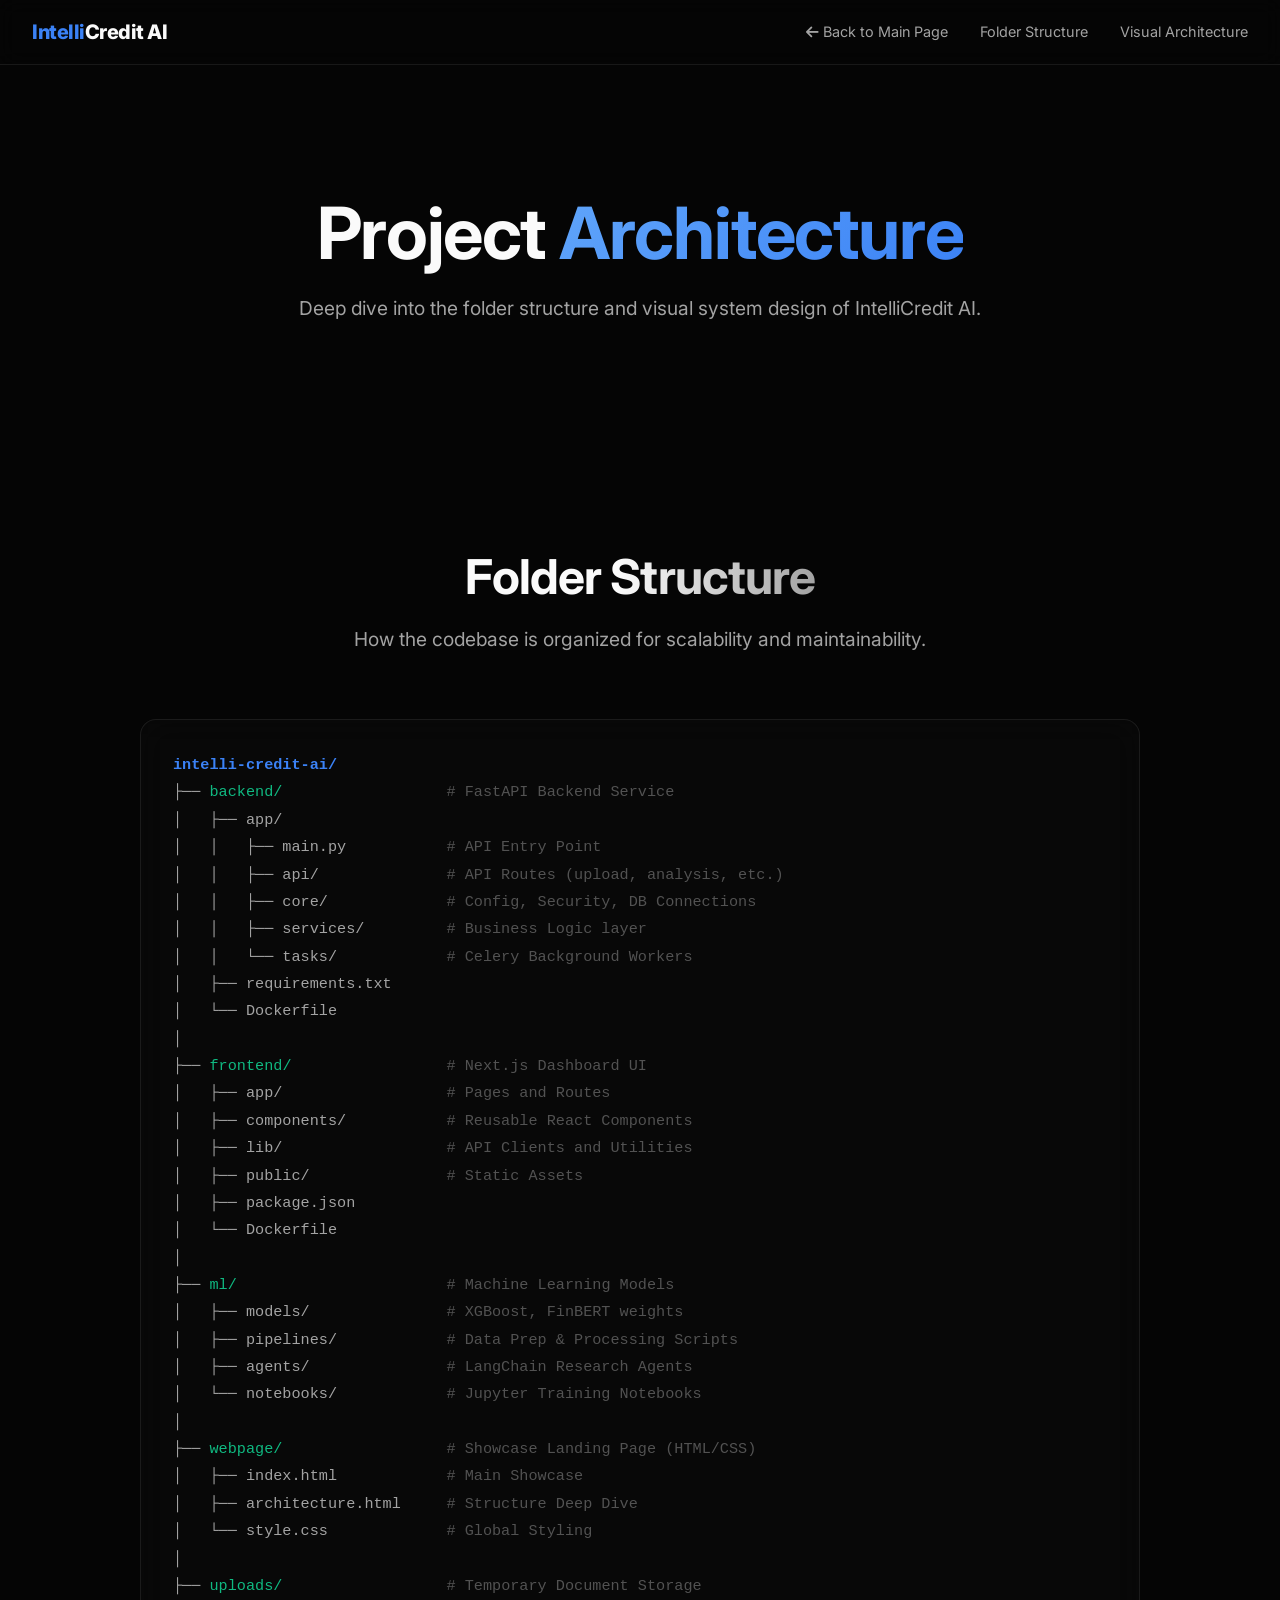
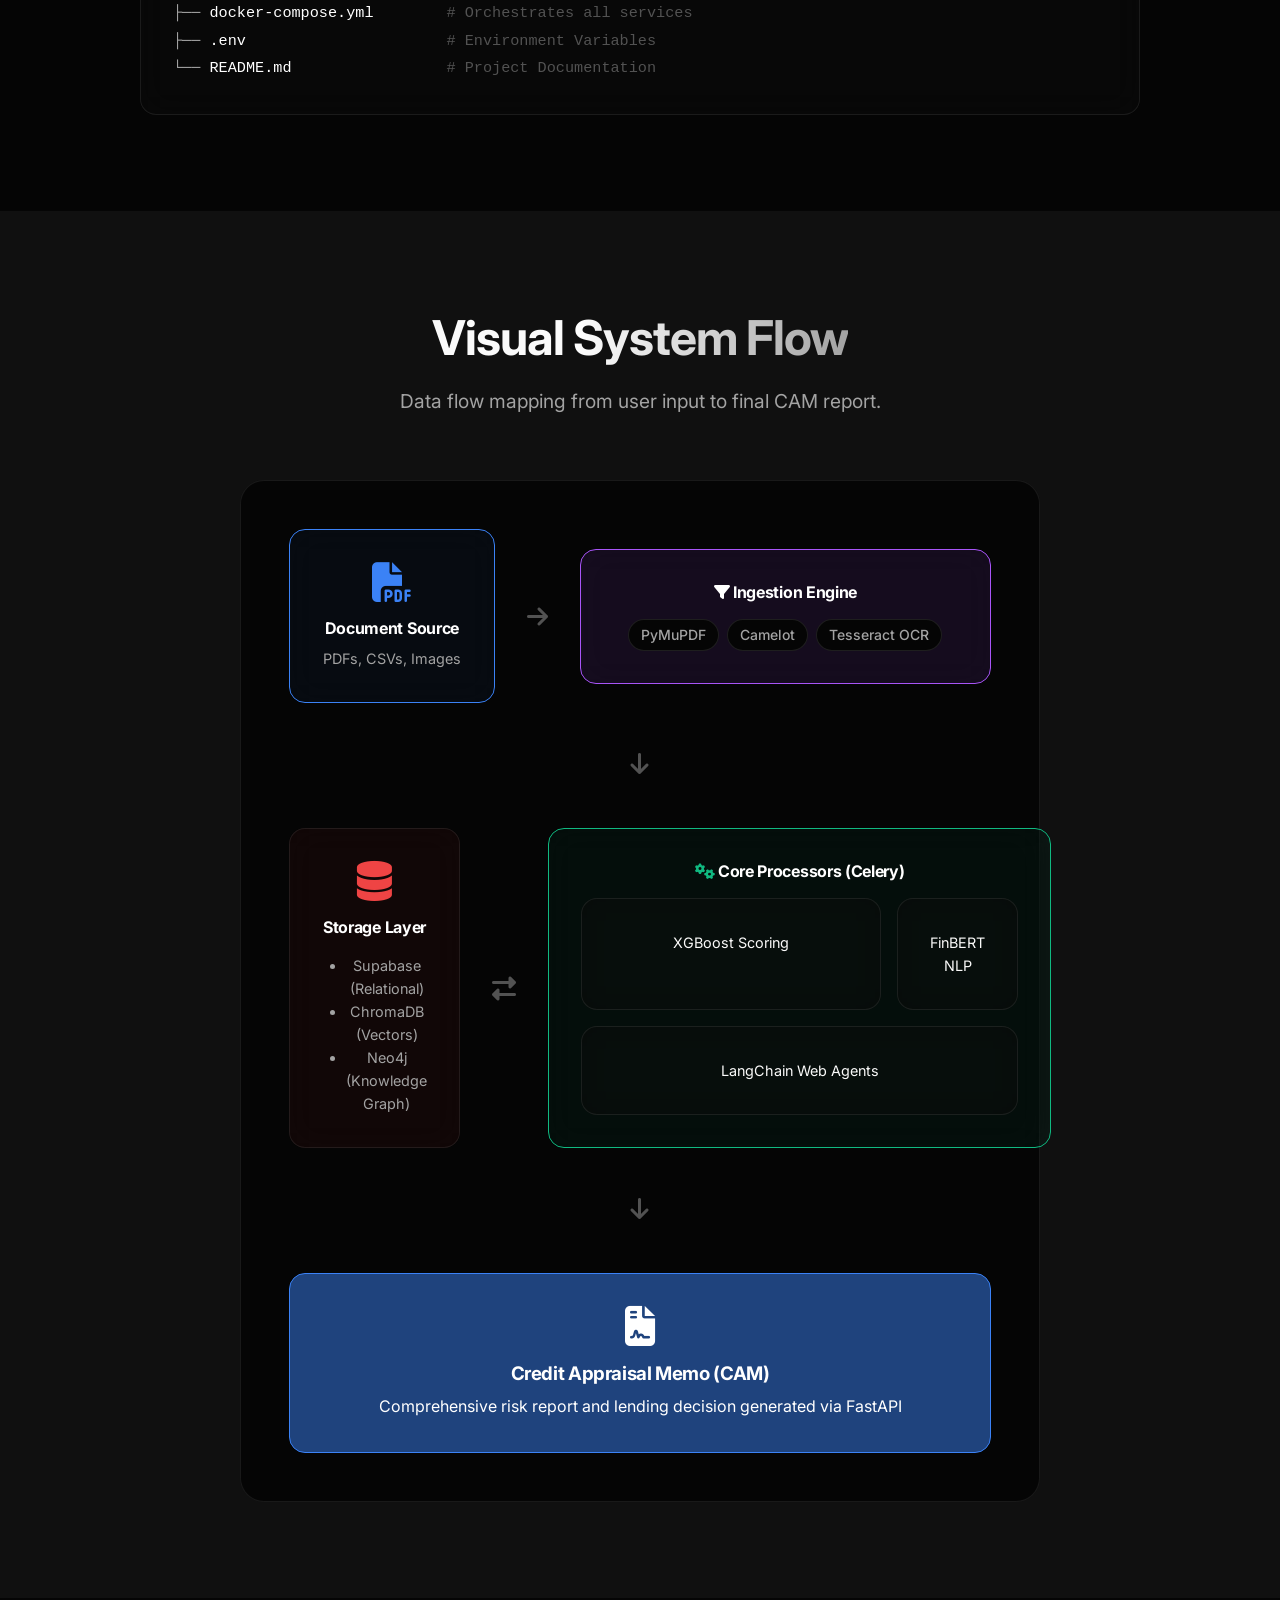
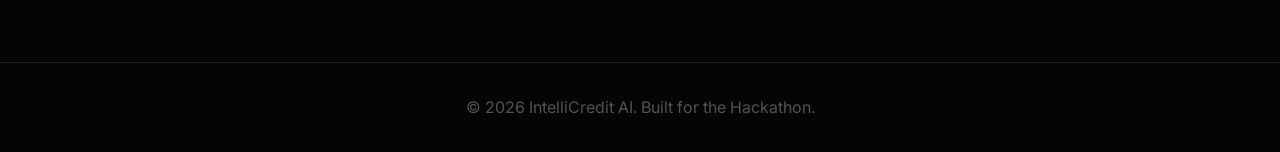
==== architecture.html @ 062cc2f9 "uodated" ====
<!DOCTYPE html>
<html lang="en">

<head>
    <meta charset="UTF-8">
    <meta name="viewport" content="width=device-width, initial-scale=1.0">
    <title>IntelliCredit AI - Architecture & Structure</title>
    <link rel="stylesheet" href="https://cdnjs.cloudflare.com/ajax/libs/font-awesome/6.4.0/css/all.min.css">
    <link href="https://fonts.googleapis.com/css2?family=Inter:wght@300;400;500;600;700;800&display=swap"
        rel="stylesheet">
    <link rel="stylesheet" href="style.css">
</head>

<body>
    <div class="bg-gradient-radial"></div>

    <header class="header">
        <div class="logo">
            <span class="text-primary">Intelli</span>Credit AI
        </div>
        <nav class="nav-links">
            <a href="index.html"><i class="fas fa-arrow-left"></i> Back to Main Page</a>
            <a href="#structure">Folder Structure</a>
            <a href="#visuals">Visual Architecture</a>
        </nav>
    </header>

    <section class="section hero" style="min-height: 50vh; padding-top: 10rem;">
        <div class="container text-center hero-content">
            <h1 class="animate-fade-in mb-1">
                Project <span class="text-gradient-primary">Architecture</span>
            </h1>
            <p class="animate-fade-in text-secondary subtitle delay-1">
                Deep dive into the folder structure and visual system design of IntelliCredit AI.
            </p>
        </div>
    </section>

    <!-- Project Structure Section -->
    <section class="section container" id="structure">
        <div class="section-header text-center">
            <h2>Folder <span class="text-gradient">Structure</span></h2>
            <p class="text-secondary subtitle">
                How the codebase is organized for scalability and maintainability.
            </p>
        </div>

        <div class="glass-card max-w-1000 mx-auto" style="overflow-x: auto; padding: 2rem;">
            <pre style="font-family: monospace; color: var(--text-secondary); line-height: 1.8; font-size: 0.95rem;">
<span class="text-primary bold">intelli-credit-ai/</span>
├── <span class="text-accent">backend/</span>                  <span class="text-muted"># FastAPI Backend Service</span>
│   ├── app/
│   │   ├── main.py           <span class="text-muted"># API Entry Point</span>
│   │   ├── api/              <span class="text-muted"># API Routes (upload, analysis, etc.)</span>
│   │   ├── core/             <span class="text-muted"># Config, Security, DB Connections</span>
│   │   ├── services/         <span class="text-muted"># Business Logic layer</span>
│   │   └── tasks/            <span class="text-muted"># Celery Background Workers</span>
│   ├── requirements.txt
│   └── Dockerfile
│
├── <span class="text-accent">frontend/</span>                 <span class="text-muted"># Next.js Dashboard UI</span>
│   ├── app/                  <span class="text-muted"># Pages and Routes</span>
│   ├── components/           <span class="text-muted"># Reusable React Components</span>
│   ├── lib/                  <span class="text-muted"># API Clients and Utilities</span>
│   ├── public/               <span class="text-muted"># Static Assets</span>
│   ├── package.json
│   └── Dockerfile
│
├── <span class="text-accent">ml/</span>                       <span class="text-muted"># Machine Learning Models</span>
│   ├── models/               <span class="text-muted"># XGBoost, FinBERT weights</span>
│   ├── pipelines/            <span class="text-muted"># Data Prep & Processing Scripts</span>
│   ├── agents/               <span class="text-muted"># LangChain Research Agents</span>
│   └── notebooks/            <span class="text-muted"># Jupyter Training Notebooks</span>
│
├── <span class="text-accent">webpage/</span>                  <span class="text-muted"># Showcase Landing Page (HTML/CSS)</span>
│   ├── index.html            <span class="text-muted"># Main Showcase</span>
│   ├── architecture.html     <span class="text-muted"># Structure Deep Dive</span>
│   └── style.css             <span class="text-muted"># Global Styling</span>
│
├── <span class="text-accent">uploads/</span>                  <span class="text-muted"># Temporary Document Storage</span>
├── <span class="text-white">docker-compose.yml</span>        <span class="text-muted"># Orchestrates all services</span>
├── <span class="text-white">.env</span>                      <span class="text-muted"># Environment Variables</span>
└── <span class="text-white">README.md</span>                 <span class="text-muted"># Project Documentation</span></pre>
        </div>
    </section>

    <!-- Visual Architecture Section -->
    <section class="section bg-secondary" id="visuals">
        <div class="container">
            <div class="section-header text-center">
                <h2>Visual <span class="text-gradient">System Flow</span></h2>
                <p class="text-secondary subtitle">
                    Data flow mapping from user input to final CAM report.
                </p>
            </div>

            <div class="architecture-diagram glass-card max-w-1000 mx-auto" style="background: var(--background);">

                <div class="flex-between w-100" style="gap: 2rem;">
                    <!-- User Input -->
                    <div style="flex: 1;">
                        <div class="glass-card text-center bg-primary-faint border-primary">
                            <i class="fas fa-file-pdf text-primary icon-xl mb-1"></i>
                            <h4 class="text-white">Document Source</h4>
                            <p class="text-secondary text-small mt-05">PDFs, CSVs, Images</p>
                        </div>
                    </div>

                    <i class="fas fa-arrow-right text-muted icon-large"></i>

                    <!-- Ingestion Layer -->
                    <div style="flex: 2;">
                        <div class="glass-card text-center bg-purple-faint border-purple">
                            <h4 class="text-white mb-1"><i class="fas fa-filter text-purple"></i> Ingestion Engine</h4>
                            <div class="badge-group center">
                                <span class="badge border-muted">PyMuPDF</span>
                                <span class="badge border-muted">Camelot</span>
                                <span class="badge border-muted">Tesseract OCR</span>
                            </div>
                        </div>
                    </div>
                </div>

                <div class="w-100 text-center my-2" style="margin: 2rem 0;">
                    <i class="fas fa-arrow-down text-muted icon-large"></i>
                </div>

                <div class="flex-between w-100" style="gap: 2rem;">
                    <!-- Data Lake -->
                    <div style="flex: 1;">
                        <div class="glass-card text-center bg-danger-faint border-danger h-100">
                            <i class="fas fa-database text-danger icon-xl mb-1"></i>
                            <h4 class="text-white">Storage Layer</h4>
                            <ul class="text-secondary text-left text-small mt-1" style="padding-left: 1.5rem;">
                                <li>Supabase (Relational)</li>
                                <li>ChromaDB (Vectors)</li>
                                <li>Neo4j (Knowledge Graph)</li>
                            </ul>
                        </div>
                    </div>

                    <div style="display: flex; flex-direction: column; justify-content: space-around;">
                        <i class="fas fa-exchange-alt text-muted icon-large"></i>
                    </div>

                    <!-- Processing Engine -->
                    <div style="flex: 1.5;">
                        <div class="glass-card text-center bg-accent-faint border-accent">
                            <h4 class="text-white mb-1"><i class="fas fa-cogs text-accent"></i> Core Processors (Celery)
                            </h4>
                            <div class="grid grid-2" style="gap: 1rem;">
                                <div class="glass-card p-1 text-small">XGBoost Scoring</div>
                                <div class="glass-card p-1 text-small">FinBERT NLP</div>
                                <div class="glass-card p-1 text-small" style="grid-column: span 2;">LangChain Web Agents
                                </div>
                            </div>
                        </div>
                    </div>
                </div>

                <div class="w-100 text-center my-2" style="margin: 2rem 0;">
                    <i class="fas fa-arrow-down text-muted icon-large"></i>
                </div>

                <!-- Final Output -->
                <div class="glass-card text-center primary-glow-bg border-primary w-100">
                    <i class="fas fa-file-contract icon-xl mb-1"></i>
                    <h3 class="text-white">Credit Appraisal Memo (CAM)</h3>
                    <p class="mt-05 font-bold">Comprehensive risk report and lending decision generated via FastAPI</p>
                </div>

            </div>
        </div>
    </section>

    <!-- Footer -->
    <footer class="footer">
        <p>© 2026 IntelliCredit AI. Built for the Hackathon.</p>
    </footer>

</body>

</html>
---- style.css ----
/* Global Variables and Aesthetics */
:root {
    --background: #050505;
    --foreground: #FAFAFA;

    --primary: #3B82F6;
    --primary-hover: #2563EB;
    --primary-glow: rgba(59, 130, 246, 0.5);

    --secondary: #101010;
    --secondary-border: #262626;

    --accent: #10B981;
    --danger: #EF4444;

    --card-bg: rgba(255, 255, 255, 0.03);
    --card-border: rgba(255, 255, 255, 0.1);
    --glass-bg: rgba(10, 10, 10, 0.6);
    --glass-border: rgba(255, 255, 255, 0.08);

    --text-primary: #ffffff;
    --text-secondary: #A3A3A3;
    --text-muted: #525252;
}

/* Reset & Base Styles */
* {
    box-sizing: border-box;
    padding: 0;
    margin: 0;
}

html,
body {
    max-width: 100vw;
    overflow-x: hidden;
    font-family: 'Inter', sans-serif;
    background-color: var(--background);
    color: var(--foreground);
    scroll-behavior: smooth;
    line-height: 1.6;
    -webkit-font-smoothing: antialiased;
    -moz-osx-font-smoothing: grayscale;
}

a {
    color: inherit;
    text-decoration: none;
}

h1,
h2,
h3,
h4,
h5,
h6 {
    font-weight: 700;
    letter-spacing: -0.02em;
    line-height: 1.3;
}

/* Typography Utilities */
.text-center {
    text-align: center;
}

.text-primary {
    color: var(--primary);
}

.text-secondary {
    color: var(--text-secondary);
}

.text-muted {
    color: var(--text-muted);
}

.text-accent {
    color: var(--accent);
}

.text-danger {
    color: var(--danger);
}

.text-white {
    color: #ffffff;
}

.bold {
    font-weight: 700;
}

.mb-05 {
    margin-bottom: 0.5rem;
}

.mb-1 {
    margin-bottom: 1rem;
}

.mb-2 {
    margin-bottom: 2rem;
}

.mt-05 {
    margin-top: 0.5rem;
}

.mt-1 {
    margin-top: 1rem;
}

.mt-2 {
    margin-top: 2rem;
}

.pt-05 {
    padding-top: 0.5rem;
}

.pt-1 {
    padding-top: 1rem;
}

.text-gradient {
    background: linear-gradient(to right, #ffffff, #a3a3a3);
    -webkit-background-clip: text;
    -webkit-text-fill-color: transparent;
    background-clip: text;
}

.text-gradient-primary {
    background: linear-gradient(135deg, #60A5FA, #3B82F6);
    -webkit-background-clip: text;
    -webkit-text-fill-color: transparent;
    background-clip: text;
}

/* Layout Utilities */
.container {
    max-width: 1200px;
    margin: 0 auto;
    padding: 0 2rem;
}

.section {
    padding: 6rem 0;
    position: relative;
}

.bg-secondary {
    background-color: var(--secondary);
}

.subtitle {
    font-size: 1.2rem;
    max-width: 800px;
    margin: 0 auto;
}

.section-header {
    margin-bottom: 4rem;
}

.section-header h2 {
    font-size: 3rem;
    margin-bottom: 1rem;
}

.grid {
    display: grid;
    gap: 2rem;
}

.grid-2 {
    grid-template-columns: repeat(auto-fit, minmax(300px, 1fr));
}

.grid-3 {
    grid-template-columns: repeat(auto-fit, minmax(320px, 1fr));
}

.w-100 {
    width: 100%;
}

.max-w-1000 {
    max-width: 1000px;
}

.mx-auto {
    margin-left: auto;
    margin-right: auto;
}

.flex-between {
    display: flex;
    justify-content: space-between;
    align-items: center;
}

.relative-z {
    position: relative;
    z-index: 1;
}

/* Components */
.glass-card {
    background: var(--glass-bg);
    backdrop-filter: blur(16px);
    -webkit-backdrop-filter: blur(16px);
    border: 1px solid var(--glass-border);
    border-radius: 16px;
    padding: 2rem;
    transition: all 0.3s ease;
}

.glass-card:hover {
    border-color: rgba(255, 255, 255, 0.2);
    transform: translateY(-2px);
    box-shadow: 0 8px 30px rgba(0, 0, 0, 0.5);
}

.btn {
    display: inline-flex;
    align-items: center;
    justify-content: center;
    padding: 0.75rem 1.5rem;
    border-radius: 8px;
    font-weight: 500;
    transition: all 0.2s ease;
    cursor: pointer;
    border: none;
    gap: 0.5rem;
    font-size: 1.1rem;
}

.btn-sm {
    padding: 0.5rem 1rem;
    font-size: 0.9rem;
}

.btn-primary {
    background: var(--primary);
    color: white;
    box-shadow: 0 0 20px var(--primary-glow);
}

.btn-primary:hover {
    background: var(--primary-hover);
    box-shadow: 0 0 30px var(--primary-glow);
    transform: translateY(-1px);
}

.btn-secondary {
    background: transparent;
    color: white;
    border: 1px solid var(--card-border);
}

.btn-secondary:hover {
    background: rgba(255, 255, 255, 0.05);
    border-color: rgba(255, 255, 255, 0.2);
}

.btn-outline-primary {
    background: transparent;
    color: #60A5FA;
    border: 1px solid rgba(59, 130, 246, 0.3);
}

.btn-outline-primary:hover {
    background: rgba(59, 130, 246, 0.1);
    border-color: #60A5FA;
}

.badge {
    display: inline-block;
    padding: 0.25rem 0.75rem;
    border-radius: 100px;
    font-size: 0.875rem;
    font-weight: 500;
    background: rgba(59, 130, 246, 0.1);
    color: #60A5FA;
    border: 1px solid #3B82F633;
}

.badge-group {
    display: flex;
    flex-wrap: wrap;
    gap: 0.5rem;
}

.badge-group.center {
    justify-content: center;
}

.badge.border-muted {
    background: var(--background);
    color: var(--text-secondary);
    border-color: var(--card-border);
}

.icon-box {
    padding: 1rem;
    border-radius: 12px;
    display: inline-flex;
    align-items: center;
    justify-content: center;
}

.icon-rounded {
    padding: 1rem;
    background: rgba(255, 255, 255, 0.05);
    border-radius: 50%;
    display: inline-flex;
    align-items: center;
    justify-content: center;
}

.icon-rounded i {
    font-size: 1.5rem;
}

.icon-large {
    font-size: 1.5rem;
}

.icon-xl {
    font-size: 2.5rem;
}

/* Colors & Backgrounds */
.danger-bg {
    background: rgba(239, 68, 68, 0.1);
    color: var(--danger);
}

.primary-glow-bg {
    background: var(--primary-glow);
    color: #fff;
}

.accent-bg {
    background: rgba(16, 185, 129, 0.2);
    color: var(--accent);
}

.bg-primary-faint {
    background: rgba(59, 130, 246, 0.05);
}

.bg-danger-faint {
    background: rgba(239, 68, 68, 0.05);
}

.bg-accent-faint {
    background: rgba(16, 185, 129, 0.05);
}

.bg-purple-faint {
    background: rgba(168, 85, 247, 0.1);
}

.icon-purple {
    color: #A855F7;
}

.icon-orange {
    color: #F59E0B;
}

.icon-cyan {
    color: #06B6D4;
}

.border-accent {
    border: 1px solid var(--accent) !important;
}

.border-primary {
    border: 1px solid var(--primary) !important;
}

.border-orange {
    border: 1px solid #F59E0B !important;
}

.border-purple {
    border: 1px solid #A855F7 !important;
}

/* Animations */
@keyframes fadeIn {
    from {
        opacity: 0;
        transform: translateY(20px);
    }

    to {
        opacity: 1;
        transform: translateY(0);
    }
}

.animate-fade-in {
    animation: fadeIn 0.8s ease-out forwards;
}

.delay-1 {
    animation-delay: 0.1s;
    opacity: 0;
}

.delay-2 {
    animation-delay: 0.2s;
    opacity: 0;
}

@keyframes pulse-glow {
    0% {
        box-shadow: 0 0 0 0 rgba(59, 130, 246, 0.4);
    }

    70% {
        box-shadow: 0 0 0 15px rgba(59, 130, 246, 0);
    }

    100% {
        box-shadow: 0 0 0 0 rgba(59, 130, 246, 0);
    }
}

.animate-pulse-glow {
    animation: pulse-glow 2s infinite;
    display: inline-block;
    border-radius: 50%;
}

.bg-gradient-radial {
    position: absolute;
    top: 0;
    left: 50%;
    transform: translateX(-50%);
    width: 100vw;
    height: 100vh;
    background: radial-gradient(circle at top, rgba(59, 130, 246, 0.15) 0%, rgba(0, 0, 0, 0) 50%);
    z-index: -1;
    pointer-events: none;
}

/* Specific Section Styles */

/* Header */
.header {
    position: fixed;
    top: 0;
    width: 100%;
    padding: 1rem 2rem;
    background: rgba(5, 5, 5, 0.8);
    backdrop-filter: blur(10px);
    -webkit-backdrop-filter: blur(10px);
    border-bottom: 1px solid var(--glass-border);
    z-index: 100;
    display: flex;
    align-items: center;
    justify-content: space-between;
}

.logo {
    font-weight: 800;
    font-size: 1.25rem;
    letter-spacing: -0.5px;
}

.nav-links {
    display: flex;
    gap: 2rem;
    align-items: center;
}

.nav-links a:not(.btn) {
    color: var(--text-secondary);
    font-size: 0.9rem;
    transition: color 0.2s;
}

.nav-links a:not(.btn):hover {
    color: #fff;
}

/* Hero */
.hero {
    min-height: 90vh;
    display: flex;
    align-items: center;
    justify-content: center;
}

.hero-content {
    z-index: 1;
    text-align: center;
}

.hero h1 {
    font-size: 4.5rem;
    line-height: 1.2;
}

.btn-group {
    display: flex;
    gap: 1rem;
    justify-content: center;
    margin-top: 2.5rem;
    flex-wrap: wrap;
}

/* Problem */
.problem-card {
    display: flex;
    flex-direction: column;
    align-items: flex-start;
    gap: 1rem;
}

.problem-card .icon-box i {
    font-size: 1.8rem;
}

.problem-card h3 {
    font-size: 1.5rem;
}

/* Solution */
.flow-diagram {
    display: flex;
    flex-direction: column;
    align-items: center;
    gap: 0;
    max-width: 900px;
    margin: 0 auto;
}

.flow-step {
    width: 100%;
    display: flex;
    align-items: center;
    gap: 2rem;
}

.flow-step h3 {
    font-size: 1.5rem;
    margin-bottom: 0.5rem;
}

.flow-line {
    height: 40px;
    width: 2px;
    background: var(--primary);
    opacity: 0.5;
    margin: 0 auto;
}

/* Architecture */
.architecture-diagram {
    display: flex;
    flex-direction: column;
    align-items: center;
    gap: 1rem;
    max-width: 800px;
    margin: 0 auto;
    padding: 3rem;
    border-radius: 24px;
    background: var(--card-bg);
}

.arch-box {
    padding: 1.5rem;
}

.arch-arrow {
    margin: 0.5rem 0;
}

.border-glow {
    box-shadow: 0 0 15px rgba(255, 255, 255, 0.05);
}

/* Pipeline */
.pipeline-flow {
    display: flex;
    flex-wrap: wrap;
    gap: 1rem;
    justify-content: center;
    max-width: 900px;
    margin: 0 auto;
    align-items: center;
}

.pipeline-step {
    background: var(--glass-bg);
    padding: 1rem 1.5rem;
    border-radius: 12px;
    border: 1px solid var(--glass-border);
    font-weight: 500;
}

.highlight-step {
    background: var(--primary);
    color: #fff;
    font-weight: 700;
    border-color: var(--primary);
}

/* Pillars */
.pillar-card {
    display: flex;
    flex-direction: column;
    gap: 1.5rem;
}

.pillar-header {
    display: flex;
    align-items: center;
    gap: 1rem;
}

.pillar-header h3 {
    font-size: 1.5rem;
}

.example-box {
    background: var(--card-bg);
    padding: 1rem;
    border-radius: 8px;
    border: 1px solid var(--card-border);
}

.text-small {
    font-size: 0.9rem;
}

.pillar-list {
    padding-left: 1.5rem;
    display: flex;
    flex-direction: column;
    gap: 0.5rem;
}

.divider {
    border-top: 1px solid var(--card-border);
}

/* API Endpoints */
.api-card {
    padding: 0;
    overflow: hidden;
    display: flex;
    flex-direction: column;
}

.api-header {
    display: flex;
    align-items: center;
    gap: 1rem;
    padding: 1rem;
    background: rgba(255, 255, 255, 0.05);
    border-bottom: 1px solid var(--glass-border);
}

.api-method {
    font-weight: 700;
    font-size: 0.875rem;
}

.api-method.post {
    color: var(--accent);
}

.api-method.get {
    color: var(--primary);
}

.api-path {
    font-family: monospace;
    color: #fff;
}

.api-body {
    padding: 1.5rem;
    display: flex;
    flex-direction: column;
    gap: 1rem;
}

.api-label {
    font-size: 0.8rem;
    color: var(--text-muted);
    text-transform: uppercase;
}

.api-code-inline {
    font-family: monospace;
    color: var(--text-secondary);
    margin-top: 0.25rem;
}

.api-code-block {
    font-family: monospace;
    color: var(--text-secondary);
    margin-top: 0.25rem;
    background: var(--background);
    padding: 0.75rem;
    border-radius: 8px;
    font-size: 0.875rem;
    overflow-x: auto;
}

/* Tech Stack */
.tech-grid {
    display: flex;
    flex-wrap: wrap;
    gap: 2rem;
    justify-content: center;
}

.tech-card {
    flex: 1 1 300px;
    min-width: 250px;
    display: flex;
    flex-direction: column;
    align-items: center;
    text-align: center;
    gap: 1.5rem;
}

/* Demo & MVP */
.demo-glow {
    position: absolute;
    top: 50%;
    left: 50%;
    transform: translate(-50%, -50%);
    width: 600px;
    height: 600px;
    background: radial-gradient(circle, var(--primary-glow) 0%, transparent 70%);
    z-index: 0;
    opacity: 0.5;
    pointer-events: none;
}

.demo-grid {
    display: grid;
    grid-template-columns: 1fr 1fr;
    gap: 4rem;
    max-width: 1000px;
    margin: 0 auto;
    align-items: center;
}

.demo-flow {
    display: flex;
    flex-direction: column;
    gap: 1.5rem;
}

.demo-step-box {
    display: flex;
    align-items: center;
    gap: 1rem;
    background: var(--glass-bg);
    padding: 1rem 1.5rem;
    border-radius: 12px;
    border: 1px solid var(--glass-border);
}

.step-num {
    display: inline-flex;
    align-items: center;
    justify-content: center;
    width: 32px;
    height: 32px;
    border-radius: 50%;
    background: var(--primary);
    color: #fff;
    font-weight: bold;
}

.demo-video-placeholder {
    display: flex;
    flex-direction: column;
    align-items: center;
    justify-content: center;
    height: 350px;
    background: rgba(0, 0, 0, 0.5);
    border: 1px solid var(--primary);
    position: relative;
    overflow: hidden;
}

.circle-btn {
    padding: 1.5rem;
    border-radius: 50%;
    width: 80px;
    height: 80px;
}

.mvp-box {
    margin-top: 4rem;
    background: var(--background);
    position: relative;
    z-index: 1;
    max-width: 800px;
    border: 1px solid var(--accent);
}

.mvp-features {
    display: flex;
    flex-wrap: wrap;
    gap: 1.5rem;
    justify-content: center;
}

.mvp-item {
    display: flex;
    align-items: center;
    gap: 0.5rem;
    color: var(--text-secondary);
}

/* Footer */
.footer {
    padding: 2rem;
    text-align: center;
    border-top: 1px solid var(--card-border);
    margin-top: 4rem;
    color: var(--text-muted);
}

/* Responsive Adjustments */
@media (max-width: 768px) {
    .hero h1 {
        font-size: 3rem;
    }

    .demo-grid {
        grid-template-columns: 1fr;
        gap: 2rem;
    }

    .nav-links {
        display: none;
    }
}
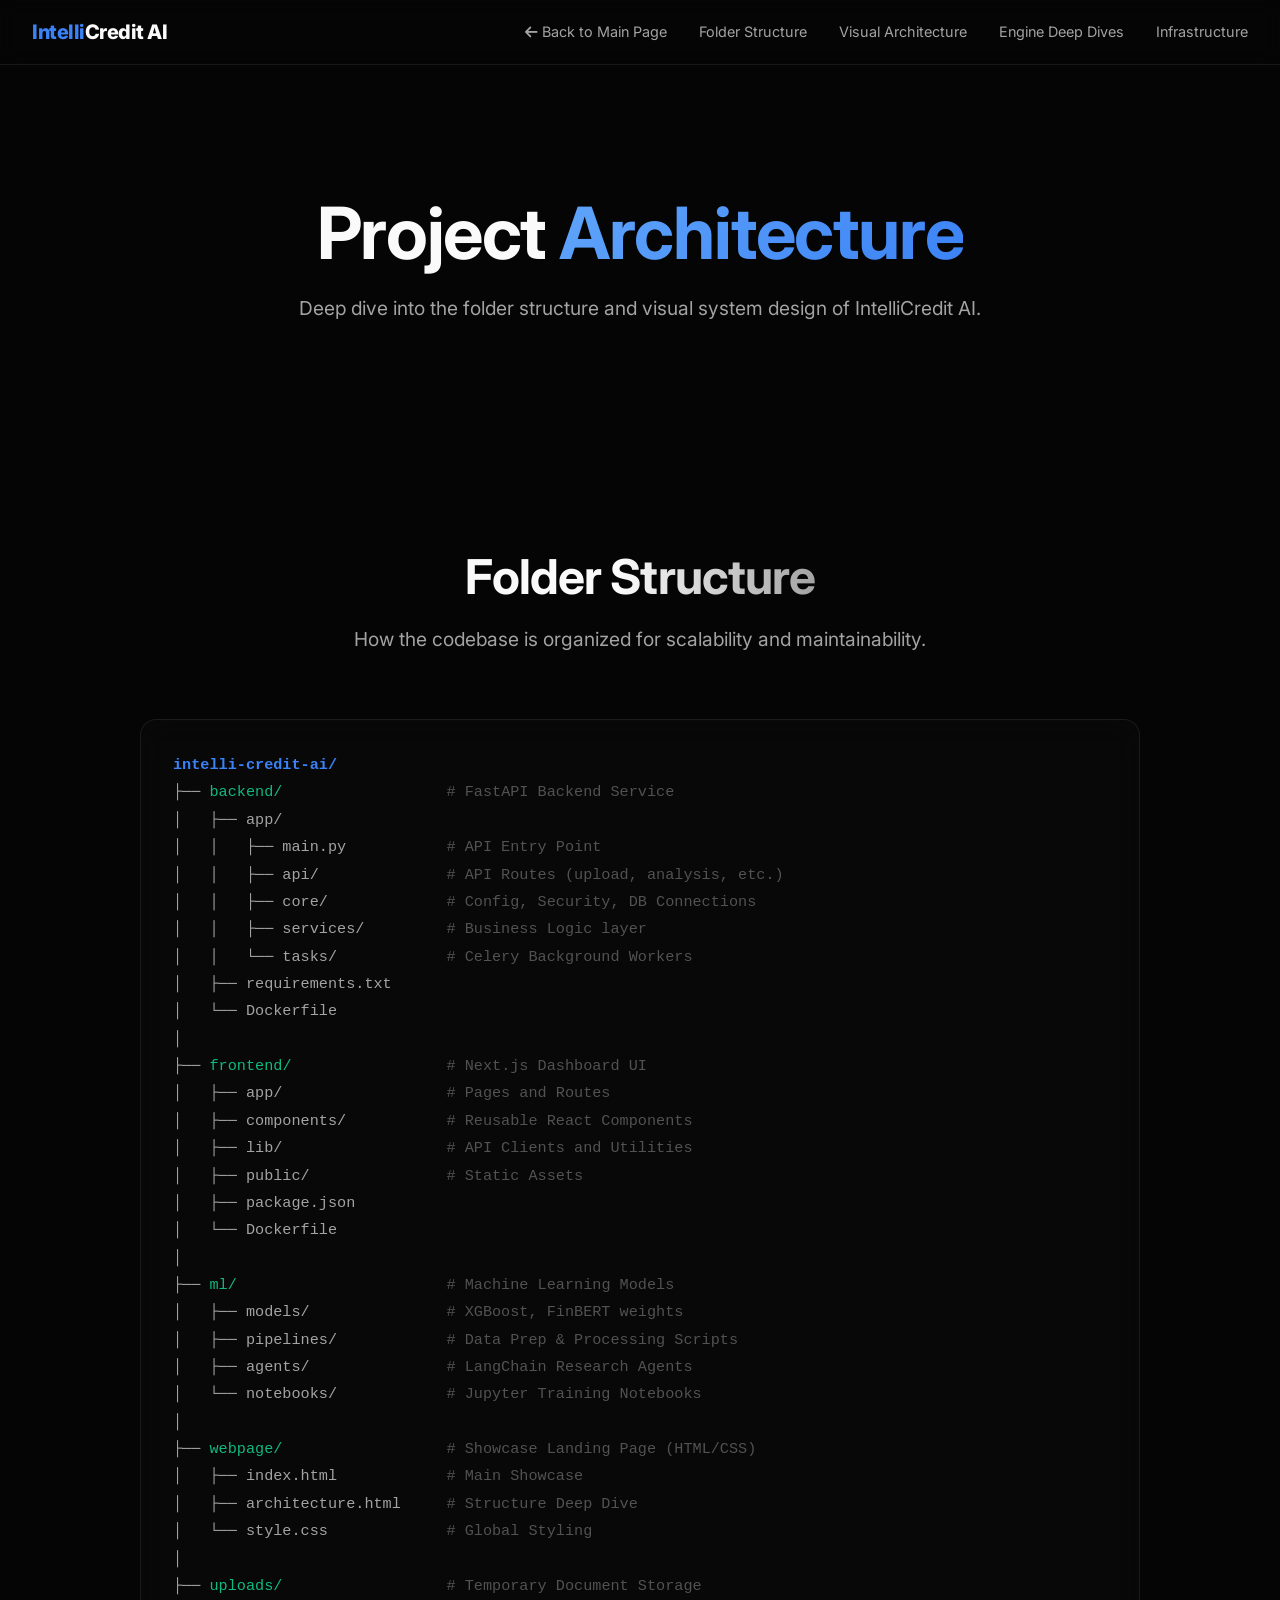
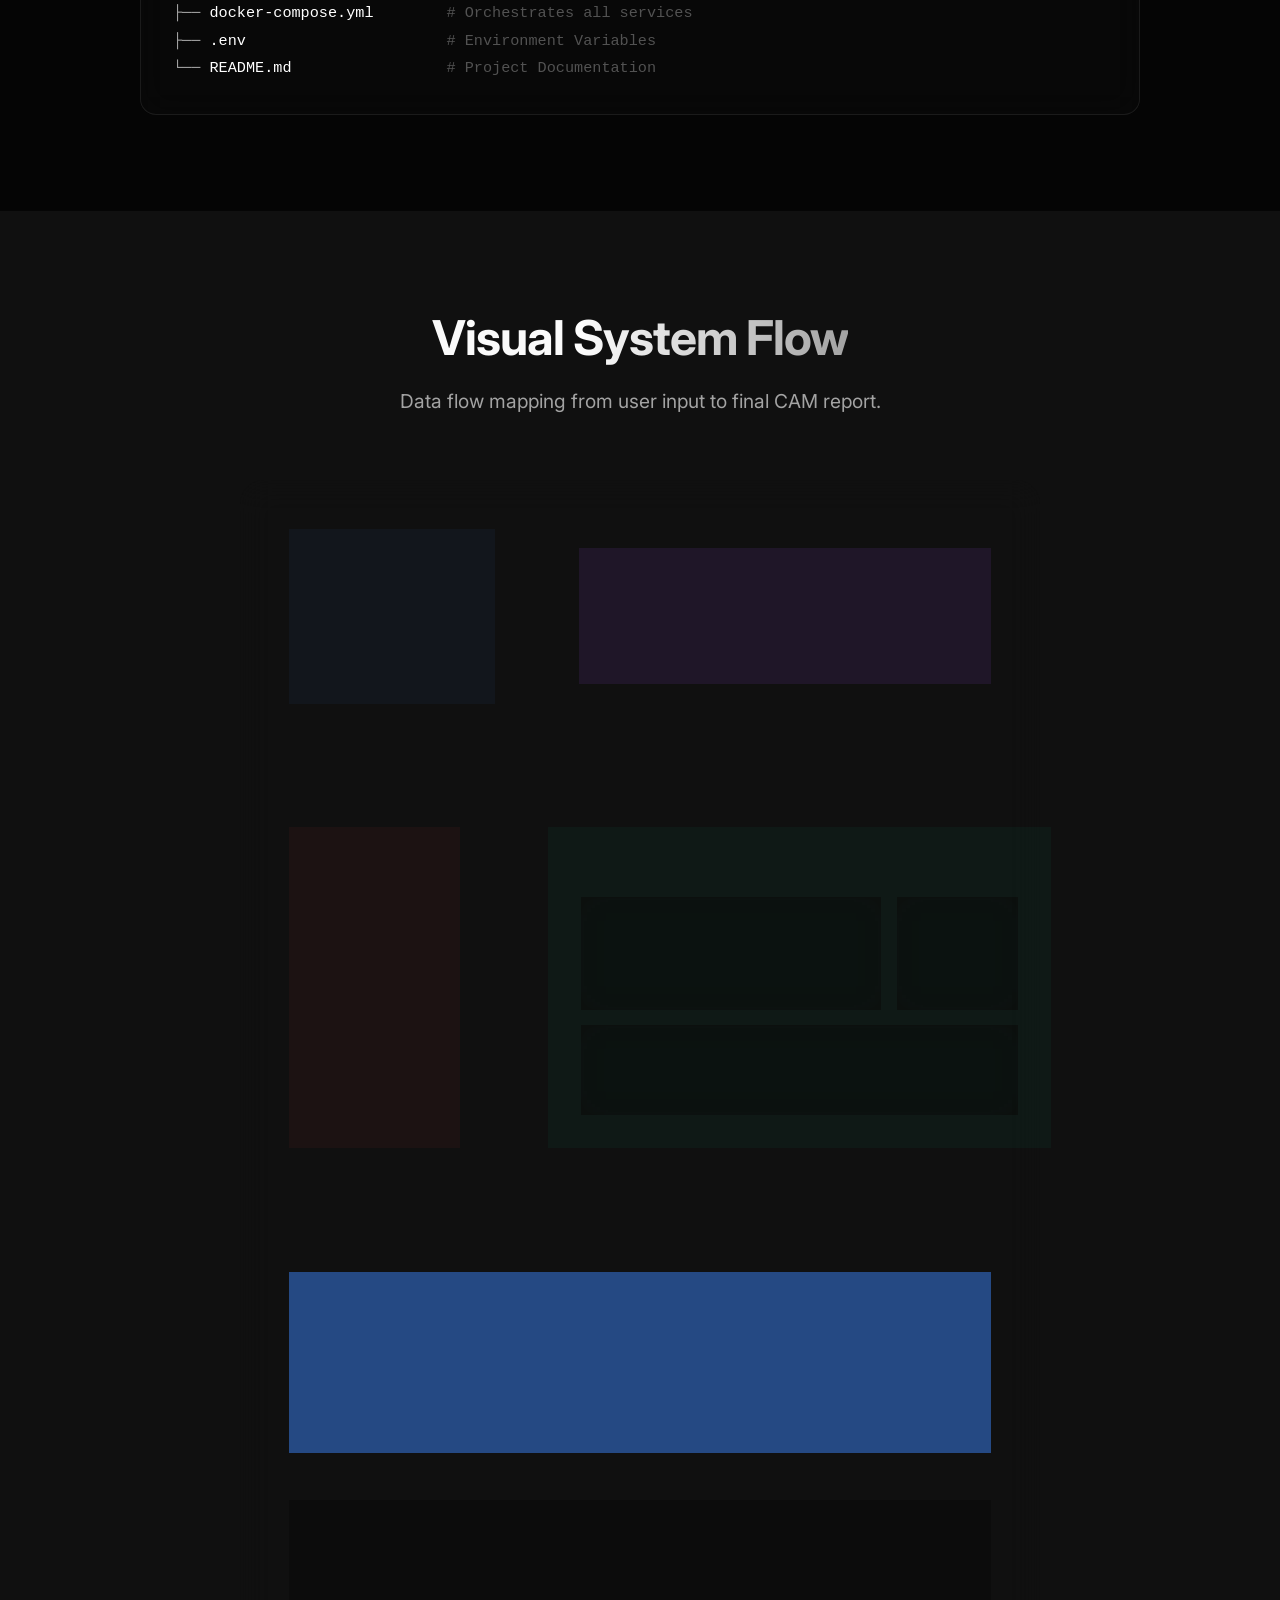
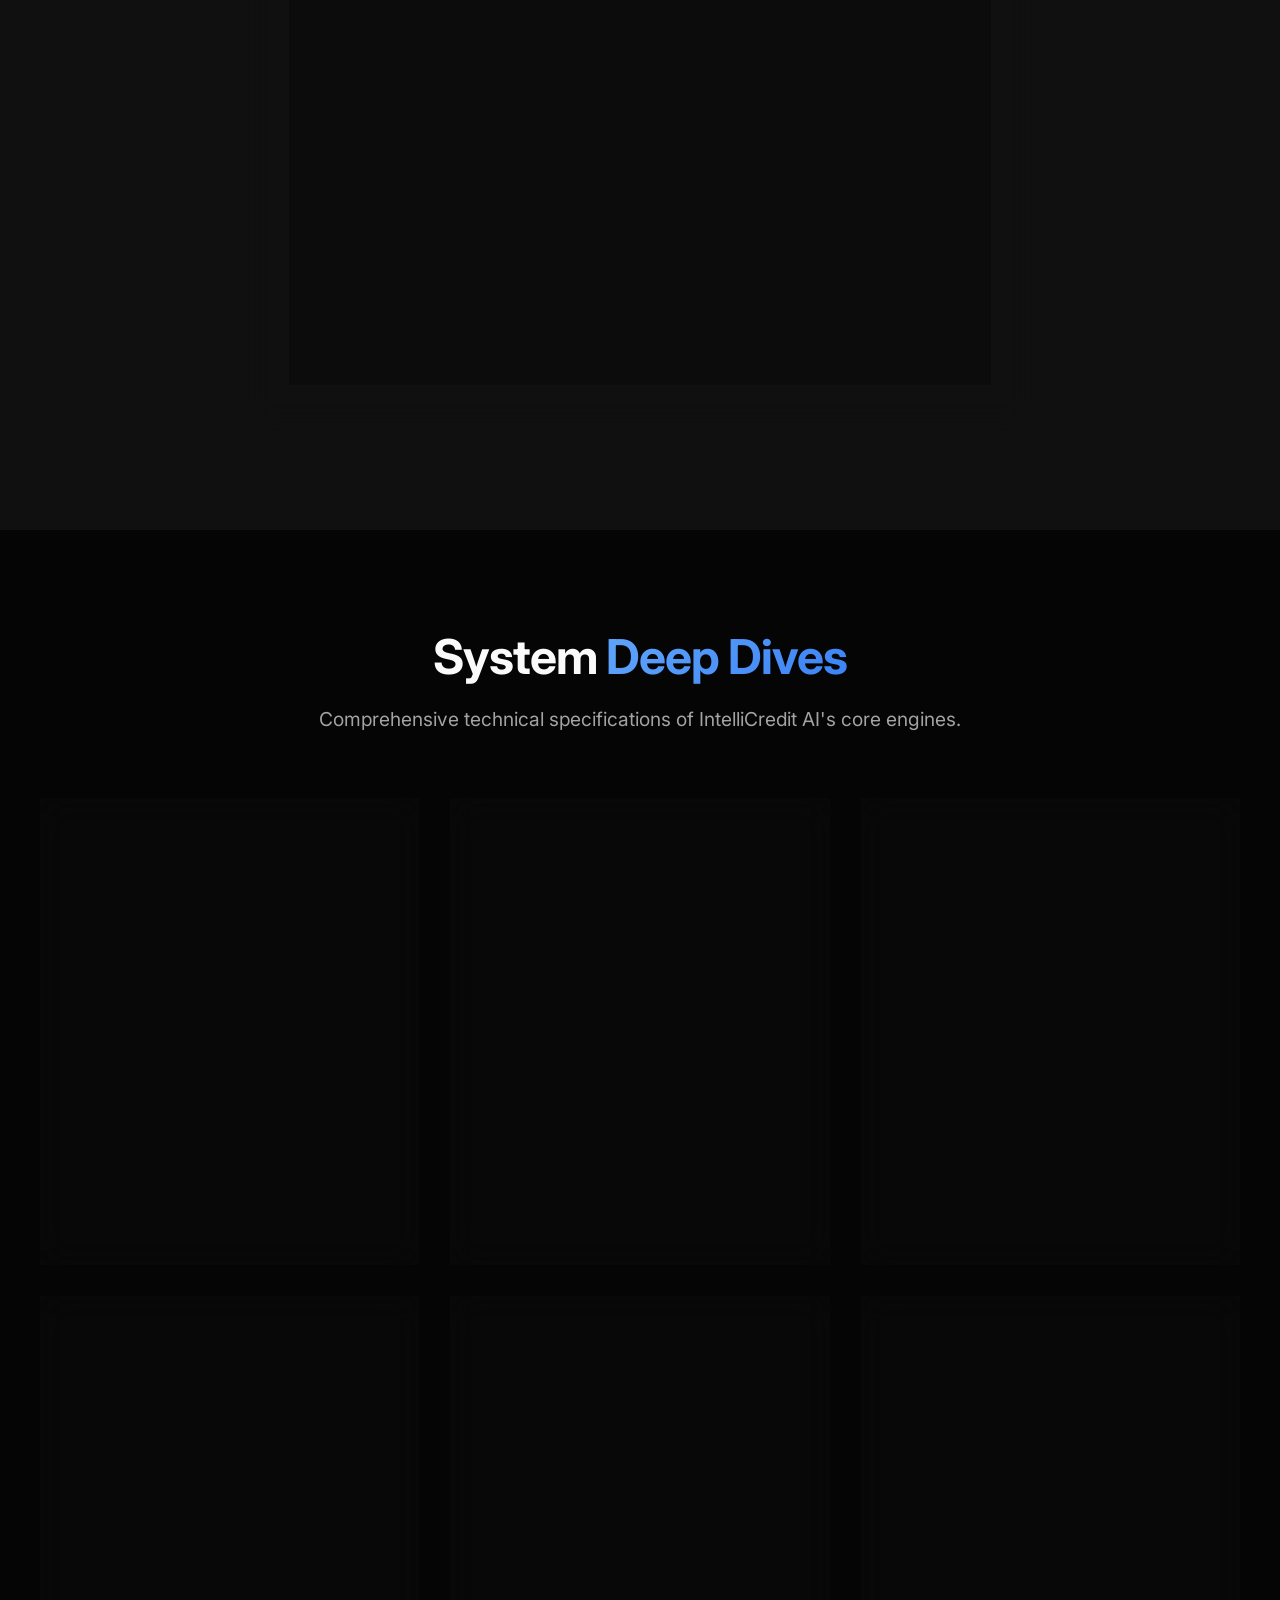
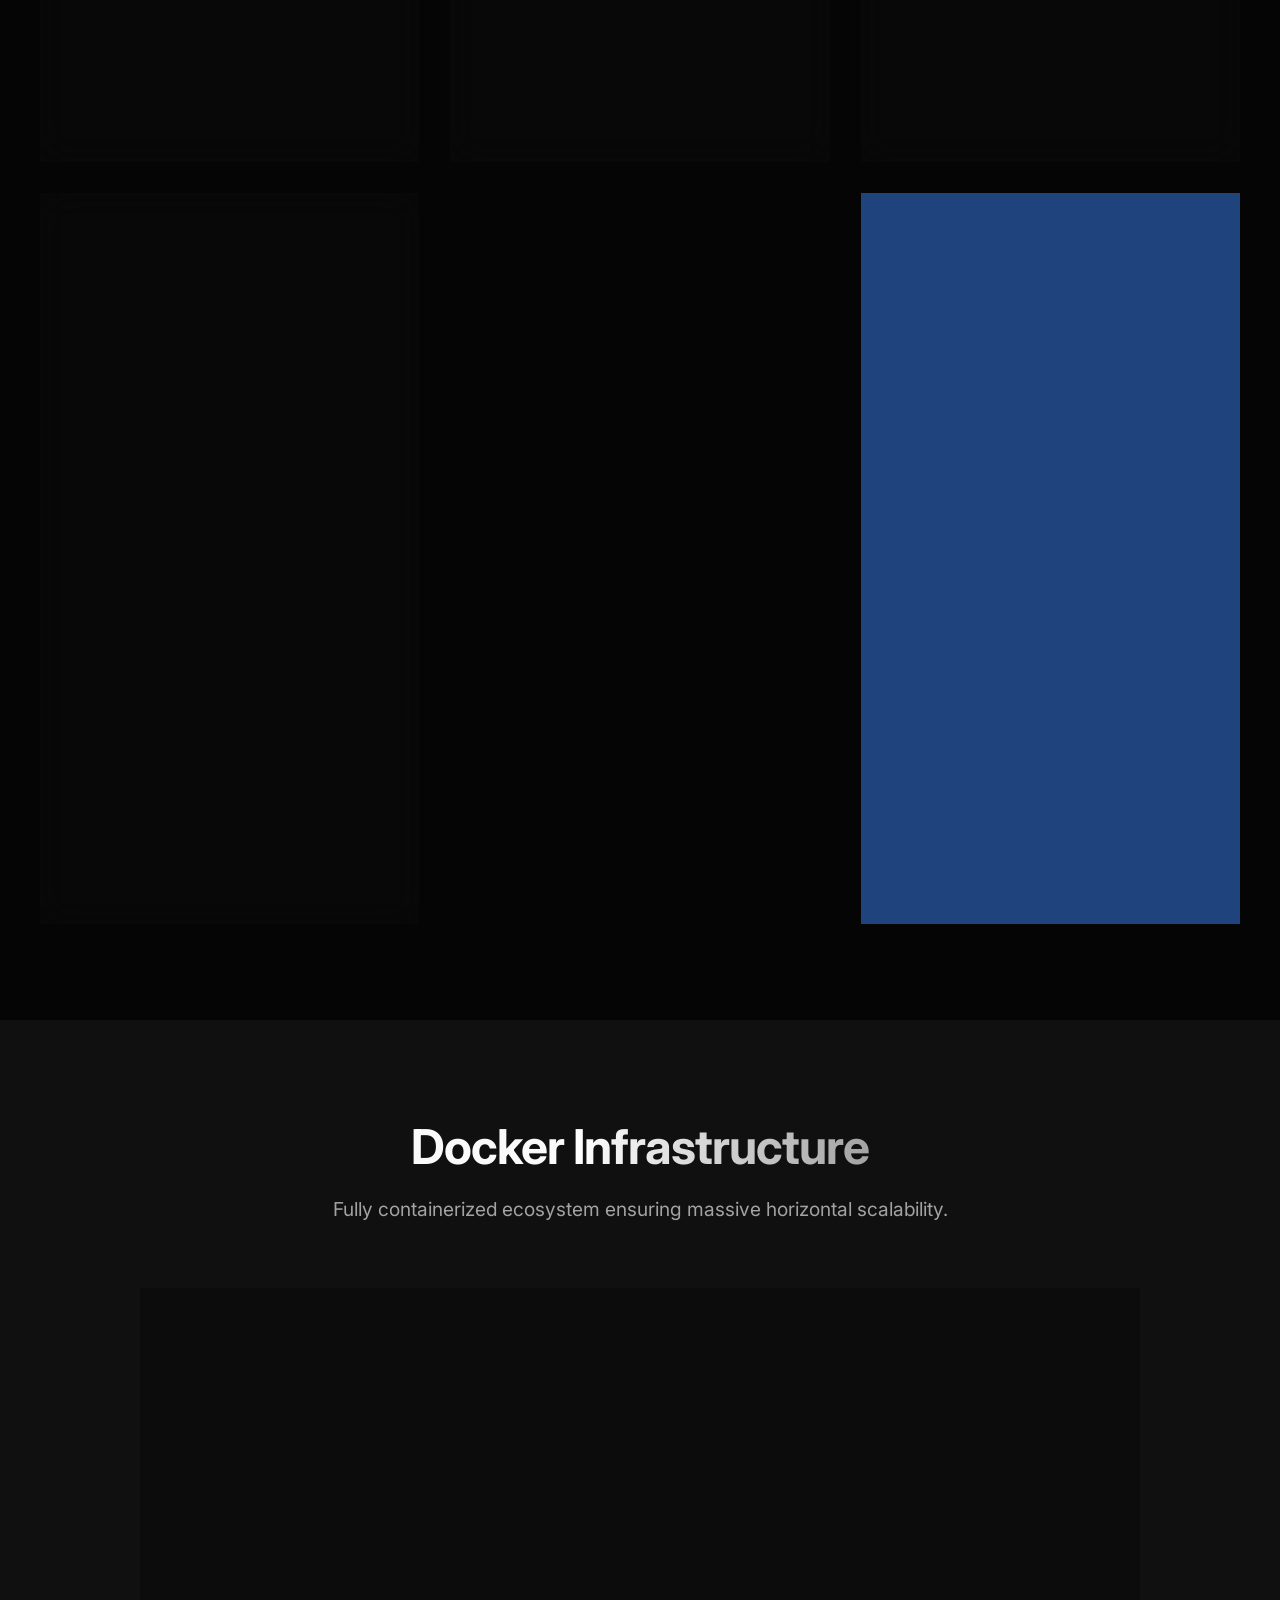
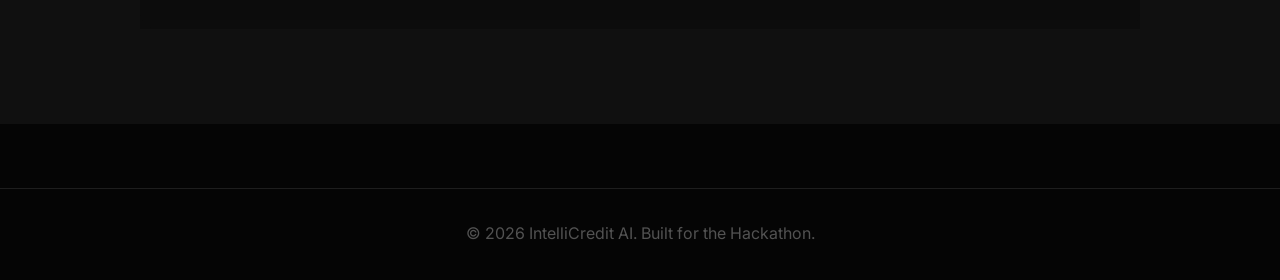
==== commit ea7633ba: "ubdate 1.0" ====
--- a/architecture.html
+++ b/architecture.html
@@ -22,6 +22,8 @@
             <a href="index.html"><i class="fas fa-arrow-left"></i> Back to Main Page</a>
             <a href="#structure">Folder Structure</a>
             <a href="#visuals">Visual Architecture</a>
+            <a href="#engines">Engine Deep Dives</a>
+            <a href="#infrastructure">Infrastructure</a>
         </nav>
     </header>
 
@@ -169,6 +171,230 @@
                     <p class="mt-05 font-bold">Comprehensive risk report and lending decision generated via FastAPI</p>
                 </div>
 
+                <!-- AI Reasoning Convergence Graph -->
+                <div class="glass-card text-center bg-secondary w-100 mt-2"
+                    style="border: 1px solid var(--accent); position: relative;">
+                    <h3 class="text-accent mb-1"><i class="fas fa-project-diagram"></i> AI Reasoning Convergence</h3>
+                    <div style="overflow-x: auto; padding: 1rem;">
+                        <pre
+                            style="font-family: monospace; color: var(--text-secondary); line-height: 1.5; font-size: 0.9rem; text-align: left; display: inline-block;">
+┌────────────────┐  ┌──────────────┐  ┌──────────────┐
+│ FinBERT Output │  │ Agent Traits │  │ Neo4j Links  │
+│ (- Sentiment)  │  │  (Lawsuits)  │  │(Bad Director)│
+└───────┬────────┘  └──────┬───────┘  └──────┬───────┘
+        │                  │                 │
+        └────────────────┐ │ ┌───────────────┘
+                         ▼ ▼ ▼
+                 ┌───────────────────┐
+                 │                   │◄── XGBoost Default
+                 │   LLM REASONING   │    Probability
+                 │      ENGINE       │
+                 │                   │◄── Financial Ratios
+                 └─────────┬─────────┘    (Debt-to-Equity)
+                           │
+                           ▼
+                  <span class="text-accent bold">[ FINAL DECISION ]</span></pre>
+                    </div>
+                </div>
+
+            </div>
+        </div>
+    </section>
+
+    <!-- Deep Dive: Engines -->
+    <section class="section container" id="engines">
+        <div class="section-header text-center">
+            <h2>System <span class="text-gradient-primary">Deep Dives</span></h2>
+            <p class="text-secondary subtitle">
+                Comprehensive technical specifications of IntelliCredit AI's core engines.
+            </p>
+        </div>
+
+        <div class="grid grid-2" style="gap: 2rem;">
+
+            <!-- Document Engine -->
+            <div class="glass-card">
+                <div class="flex-between mb-1">
+                    <h3 class="text-white"><i class="fas fa-file-pdf text-primary mr-05"></i> Document Processing Engine
+                    </h3>
+                </div>
+                <p class="text-secondary mb-1">Transforms unstructured pixels and text into structured datasets.</p>
+                <div class="divider mb-1"></div>
+                <h4 class="text-white mb-05">Tooling Arsenal</h4>
+                <ul class="text-secondary text-small mb-1" style="padding-left: 1.5rem; line-height: 1.8;">
+                    <li><strong>PyMuPDF:</strong> Lightning-fast text extraction from digitally native PDFs.</li>
+                    <li><strong>Camelot:</strong> Targets lattice and stream-based tables (e.g., balance sheets).</li>
+                    <li><strong>pdfplumber:</strong> Fallback for complex visual bounding-box extractions.</li>
+                    <li><strong>Tesseract OCR:</strong> Utilized for scanned images or non-searchable PDFs.</li>
+                </ul>
+            </div>
+
+            <!-- Financial Intelligence Engine -->
+            <div class="glass-card">
+                <div class="flex-between mb-1">
+                    <h3 class="text-white"><i class="fas fa-chart-bar icon-orange mr-05"></i> Financial Intelligence
+                        Engine</h3>
+                </div>
+                <p class="text-secondary mb-1">Structures raw data into rigorous accounting metrics and underwriting
+                    ratios.</p>
+                <div class="divider mb-1"></div>
+                <h4 class="text-white mb-05">Metrics & Ratios</h4>
+                <ul class="text-secondary text-small mb-1" style="padding-left: 1.5rem; line-height: 1.8;">
+                    <li><strong>Standardized Metrics:</strong> Revenue, Net Profit (PAT), Debt, Assets, Equity.</li>
+                    <li><strong>Debt-to-Equity:</strong> Evaluates the company's financial leverage.</li>
+                    <li><strong>Profit Margin & Interest Coverage:</strong> Measures operating efficiency and debt
+                        servicing capability.</li>
+                </ul>
+            </div>
+
+            <!-- Machine Learning Risk Engine -->
+            <div class="glass-card">
+                <div class="flex-between mb-1">
+                    <h3 class="text-white"><i class="fas fa-project-diagram text-danger mr-05"></i> Machine Learning
+                        Risk Engine</h3>
+                </div>
+                <p class="text-secondary mb-1">Quantitative XGBoost model trained on historical corporate default data.
+                </p>
+                <div class="divider mb-1"></div>
+                <ul class="text-secondary text-small mb-1" style="padding-left: 1.5rem; line-height: 1.8;">
+                    <li><strong>The Model:</strong> XGBClassifier optimized for tabular financial data.</li>
+                    <li><strong>Feature Engineering:</strong> Uses computed financial ratios, company age, and sector
+                        risks.</li>
+                    <li><strong>Outputs:</strong> Default probability percentage and human-readable risk score.</li>
+                    <li><strong>Explainability:</strong> Employs SHAP (SHapley Additive exPlanations) for regulatory
+                        compliance.</li>
+                </ul>
+            </div>
+
+            <!-- NLP Risk Analysis -->
+            <div class="glass-card">
+                <div class="flex-between mb-1">
+                    <h3 class="text-white"><i class="fas fa-language icon-purple mr-05"></i> NLP Risk Analysis (FinBERT)
+                    </h3>
+                </div>
+                <p class="text-secondary mb-1">Scans unstructured text for qualitative risks that pure numbers miss.</p>
+                <div class="divider mb-1"></div>
+                <ul class="text-secondary text-small mb-1" style="padding-left: 1.5rem; line-height: 1.8;">
+                    <li><strong>Sentiment Analysis:</strong> Evaluates Director's Reports and Management Discussions.
+                    </li>
+                    <li><strong>Risk Phrase Detection:</strong> Isolates sentences indicating "going concern" issues or
+                        auditor qualifications.</li>
+                    <li><strong>Integration:</strong> Highly negative textual sentiment acts as a multiplier, pulling
+                        down the overall XGBoost credit score.</li>
+                </ul>
+            </div>
+
+            <!-- Autonomous Intelligence Agents -->
+            <div class="glass-card">
+                <div class="flex-between mb-1">
+                    <h3 class="text-white"><i class="fas fa-user-secret icon-cyan mr-05"></i> Autonomous Intelligence
+                        Agents</h3>
+                </div>
+                <p class="text-secondary mb-1">LangChain agents reach outside provided documents to eliminate
+                    information asymmetry.</p>
+                <div class="divider mb-1"></div>
+                <ul class="text-secondary text-small mb-1" style="padding-left: 1.5rem; line-height: 1.8;">
+                    <li><strong>News Agent:</strong> Scrapes financial APIs for fraud, C-suite changes, or tax
+                        investigations.</li>
+                    <li><strong>Litigation Agent:</strong> Queries legal databases to uncover ongoing lawsuits.</li>
+                    <li><strong>Industry Agent:</strong> Pulls sector-wide trends to verify projected growth realism.
+                    </li>
+                    <li><strong>Promoter Agent:</strong> Targets company directors to flag historical defaults.</li>
+                </ul>
+            </div>
+
+            <!-- Vector Knowledge Base -->
+            <div class="glass-card">
+                <div class="flex-between mb-1">
+                    <h3 class="text-white"><i class="fas fa-database text-primary mr-05"></i> Vector Knowledge Base</h3>
+                </div>
+                <p class="text-secondary mb-1">RAG (Retrieval-Augmented Generation) system for interacting with 100+
+                    page documents.</p>
+                <div class="divider mb-1"></div>
+                <ul class="text-secondary text-small mb-1" style="padding-left: 1.5rem; line-height: 1.8;">
+                    <li><strong>Text Chunking:</strong> LangChain's RecursiveCharacterTextSplitter preserves context.
+                    </li>
+                    <li><strong>Embedding Creation:</strong> High-dimensional vectors via OpenAI/Sentence-Transformers.
+                    </li>
+                    <li><strong>ChromaDB Retrieval:</strong> Semantic nearest-neighbor retrieval surfaces exact clauses
+                        for analyst Q&A.</li>
+                </ul>
+            </div>
+
+            <!-- Graph Risk Engine -->
+            <div class="glass-card">
+                <div class="flex-between mb-1">
+                    <h3 class="text-white"><i class="fas fa-network-wired text-accent mr-05"></i> Graph Risk Engine</h3>
+                </div>
+                <p class="text-secondary mb-1">Models systemic and interconnected credit risks using Neo4j.</p>
+                <div class="divider mb-1"></div>
+                <ul class="text-secondary text-small mb-1" style="padding-left: 1.5rem; line-height: 1.8;">
+                    <li><strong>Nodes & Relationships:</strong> Companies, Directors, Addresses with links like
+                        OWNS_SHARES_IN.</li>
+                    <li><strong>Hidden Risk Detection:</strong> Graph algorithms detect "shell-company matrices" and
+                        hidden promoter risks (e.g., a director involved in a separate bankrupt entity).</li>
+                </ul>
+            </div>
+
+            <!-- AI Credit Reasoning & CAM -->
+            <div class="glass-card primary-glow-bg border-primary w-100" style="grid-column: span 1 / -1;">
+                <div class="flex-between mb-1">
+                    <h3 class="text-white"><i class="fas fa-brain text-white mr-05"></i> AI Credit Reasoning & CAM
+                        Generation</h3>
+                </div>
+                <p class="text-white mb-1">The cognitive synthesis layer aligning all vectors with the traditional Five
+                    Cs of Credit.</p>
+                <div class="divider mb-1 border-primary"></div>
+                <div class="grid grid-2" style="gap: 1rem;">
+                    <div>
+                        <h4 class="text-white mb-05">The Five Cs Synthesis</h4>
+                        <ul class="text-white text-small" style="padding-left: 1.5rem; opacity: 0.9; line-height: 1.8;">
+                            <li><strong>Character:</strong> Promoter background checks & Graph history.</li>
+                            <li><strong>Capacity:</strong> XGBoost risk score & cash flows.</li>
+                            <li><strong>Capital:</strong> Debt-to-Equity & Net Worth metrics.</li>
+                            <li><strong>Collateral:</strong> Asset registry matrix parsing.</li>
+                            <li><strong>Conditions:</strong> Industry Agent's macro-economic assessment.</li>
+                        </ul>
+                    </div>
+                    <div>
+                        <h4 class="text-white mb-05">Generated CAM Report</h4>
+                        <ul class="text-white text-small" style="padding-left: 1.5rem; opacity: 0.9; line-height: 1.8;">
+                            <li><strong>Format:</strong> Standardized Markdown/PDF report with an Executive Summary.
+                            </li>
+                            <li><strong>Transparent Justification:</strong> The LLM explicitly drafts a justification
+                                recommending Approval, Rejection, or Manual Review, directly citing the underlying data
+                                points.</li>
+                        </ul>
+                    </div>
+                </div>
+            </div>
+
+        </div>
+    </section>
+
+    <!-- Deep Dive: Infrastructure -->
+    <section class="section bg-secondary" id="infrastructure">
+        <div class="container">
+            <div class="section-header text-center">
+                <h2>Docker <span class="text-gradient">Infrastructure</span></h2>
+                <p class="text-secondary subtitle">
+                    Fully containerized ecosystem ensuring massive horizontal scalability.
+                </p>
+            </div>
+
+            <div class="glass-card max-w-1000 mx-auto" style="overflow-x: auto; padding: 2rem;">
+                <pre
+                    style="font-family: monospace; color: var(--text-secondary); line-height: 1.8; font-size: 0.95rem;">
+<span class="text-accent bold">docker-compose up --build -d</span>
+
+<span class="text-primary bold">SERVICES ACTIVATED:</span>
+├── <span class="text-white">web</span>           <span class="text-muted"># Next.js Frontend UI (Port 3000)</span>
+├── <span class="text-white">api</span>           <span class="text-muted"># FastAPI Backend Gateway (Port 8000)</span>
+├── <span class="text-white">worker</span>        <span class="text-muted"># Celery Background Processes (Heavy lifting)</span>
+├── <span class="text-white">redis</span>         <span class="text-muted"># In-memory Message Broker (Port 6379)</span>
+├── <span class="text-white">db</span>            <span class="text-muted"># Supabase/PostgreSQL Emulator (Port 5432)</span>
+├── <span class="text-white">vectordb</span>      <span class="text-muted"># ChromaDB Semantic Store (Port 8000)</span>
+└── <span class="text-white">graphdb</span>       <span class="text-muted"># Neo4j Network Graph DB (Port 7687)</span></pre>
             </div>
         </div>
     </section>
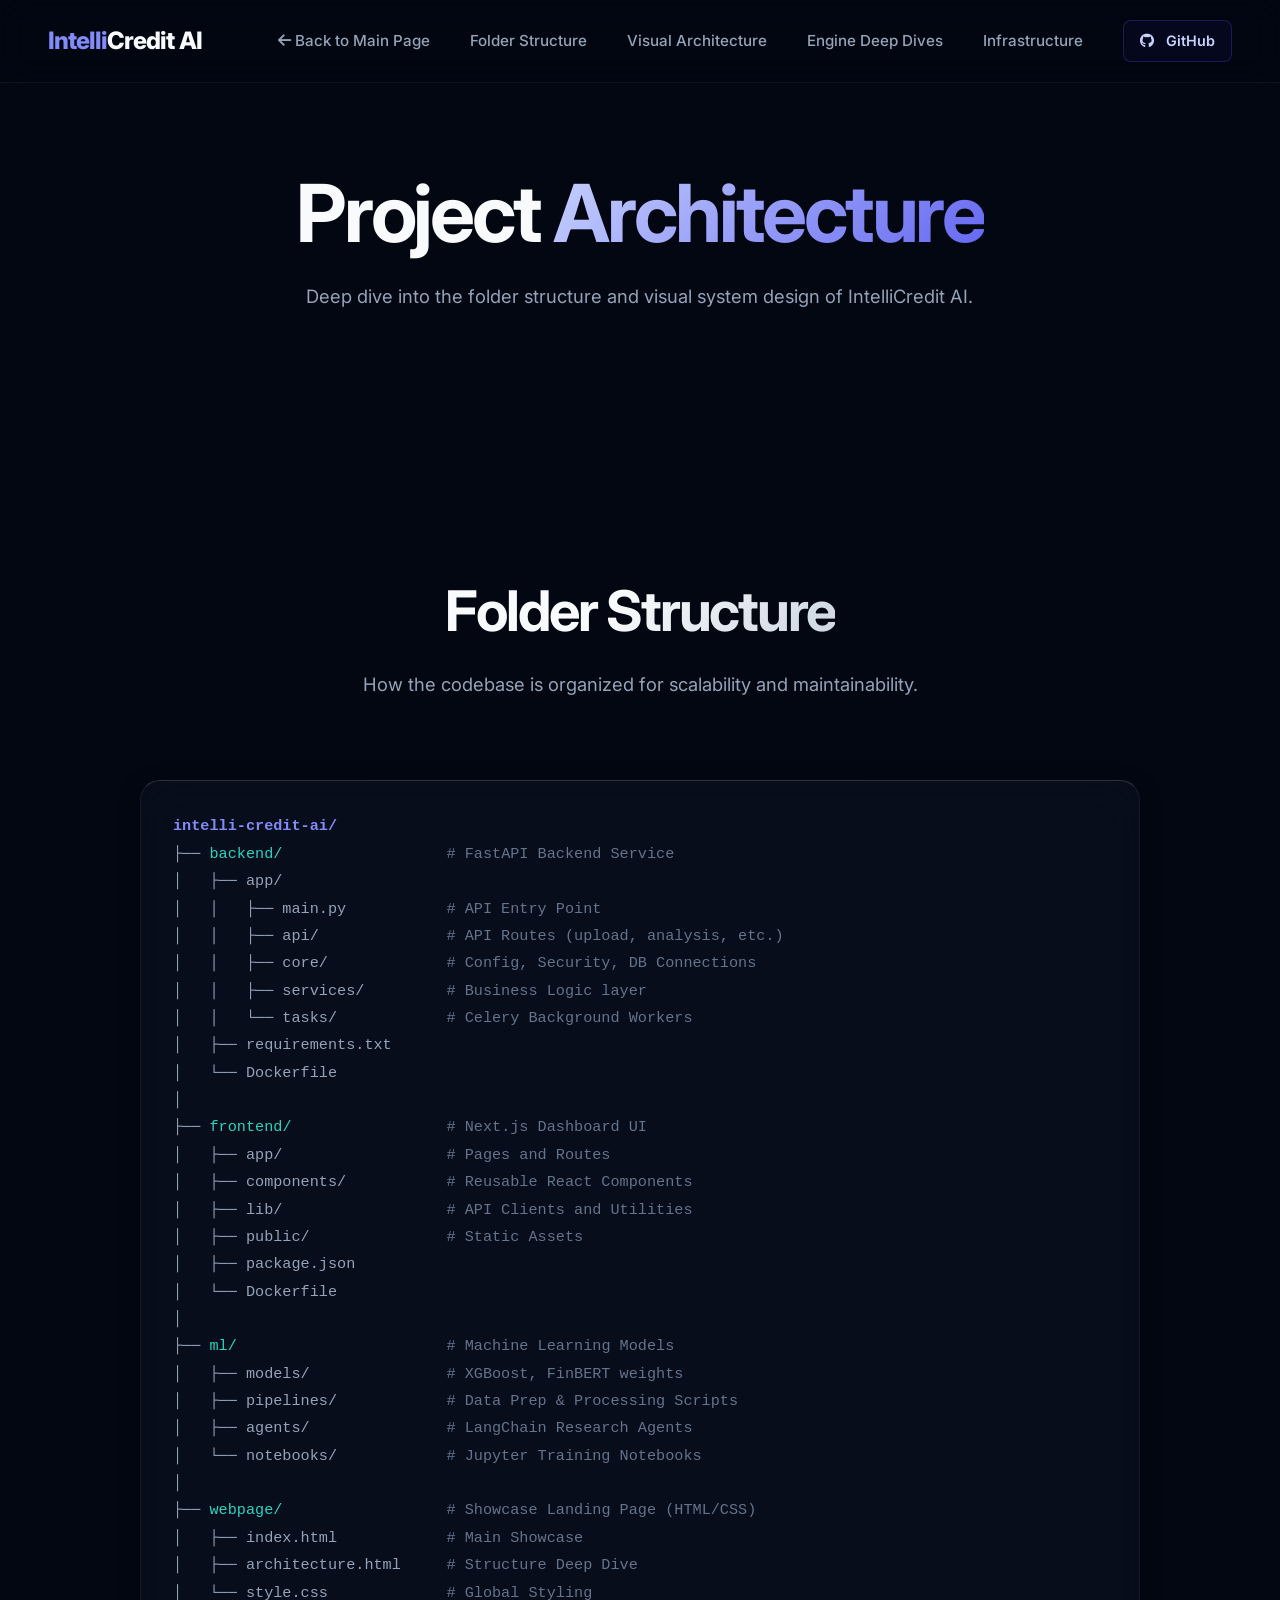
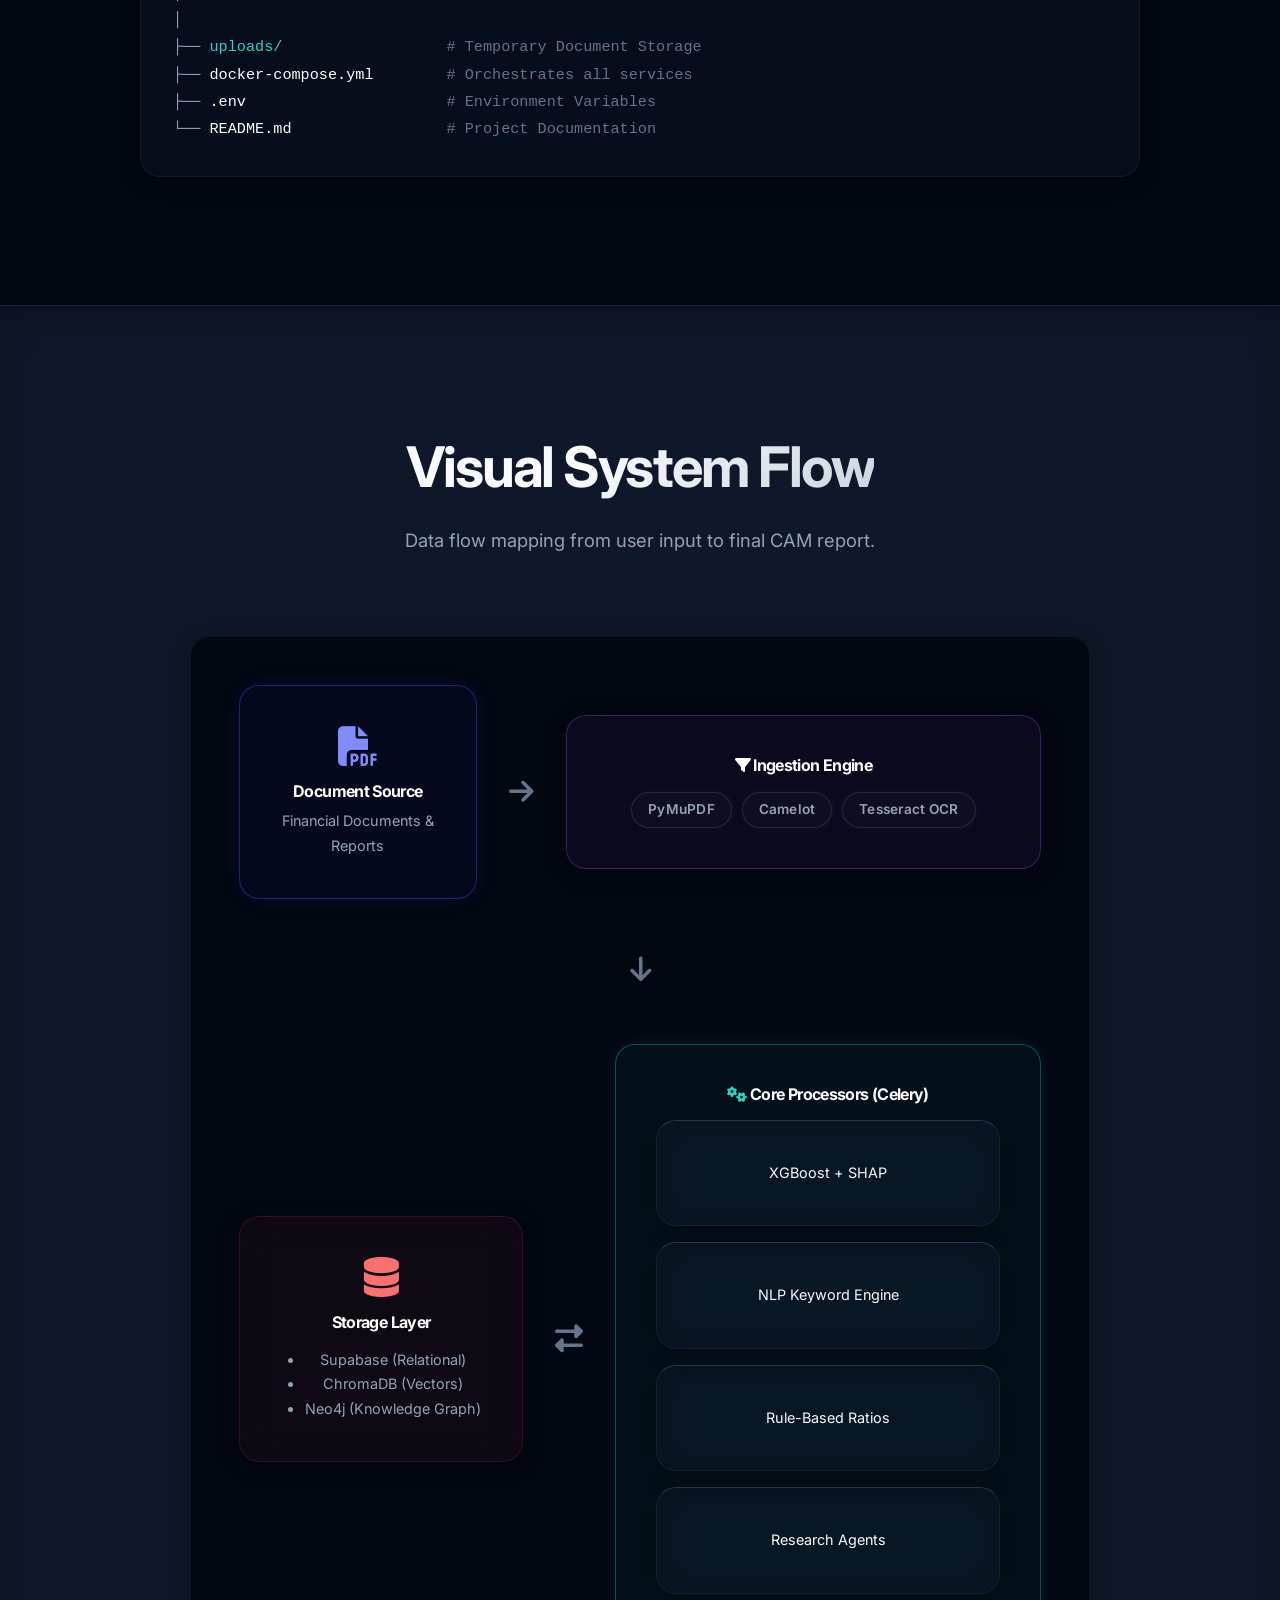
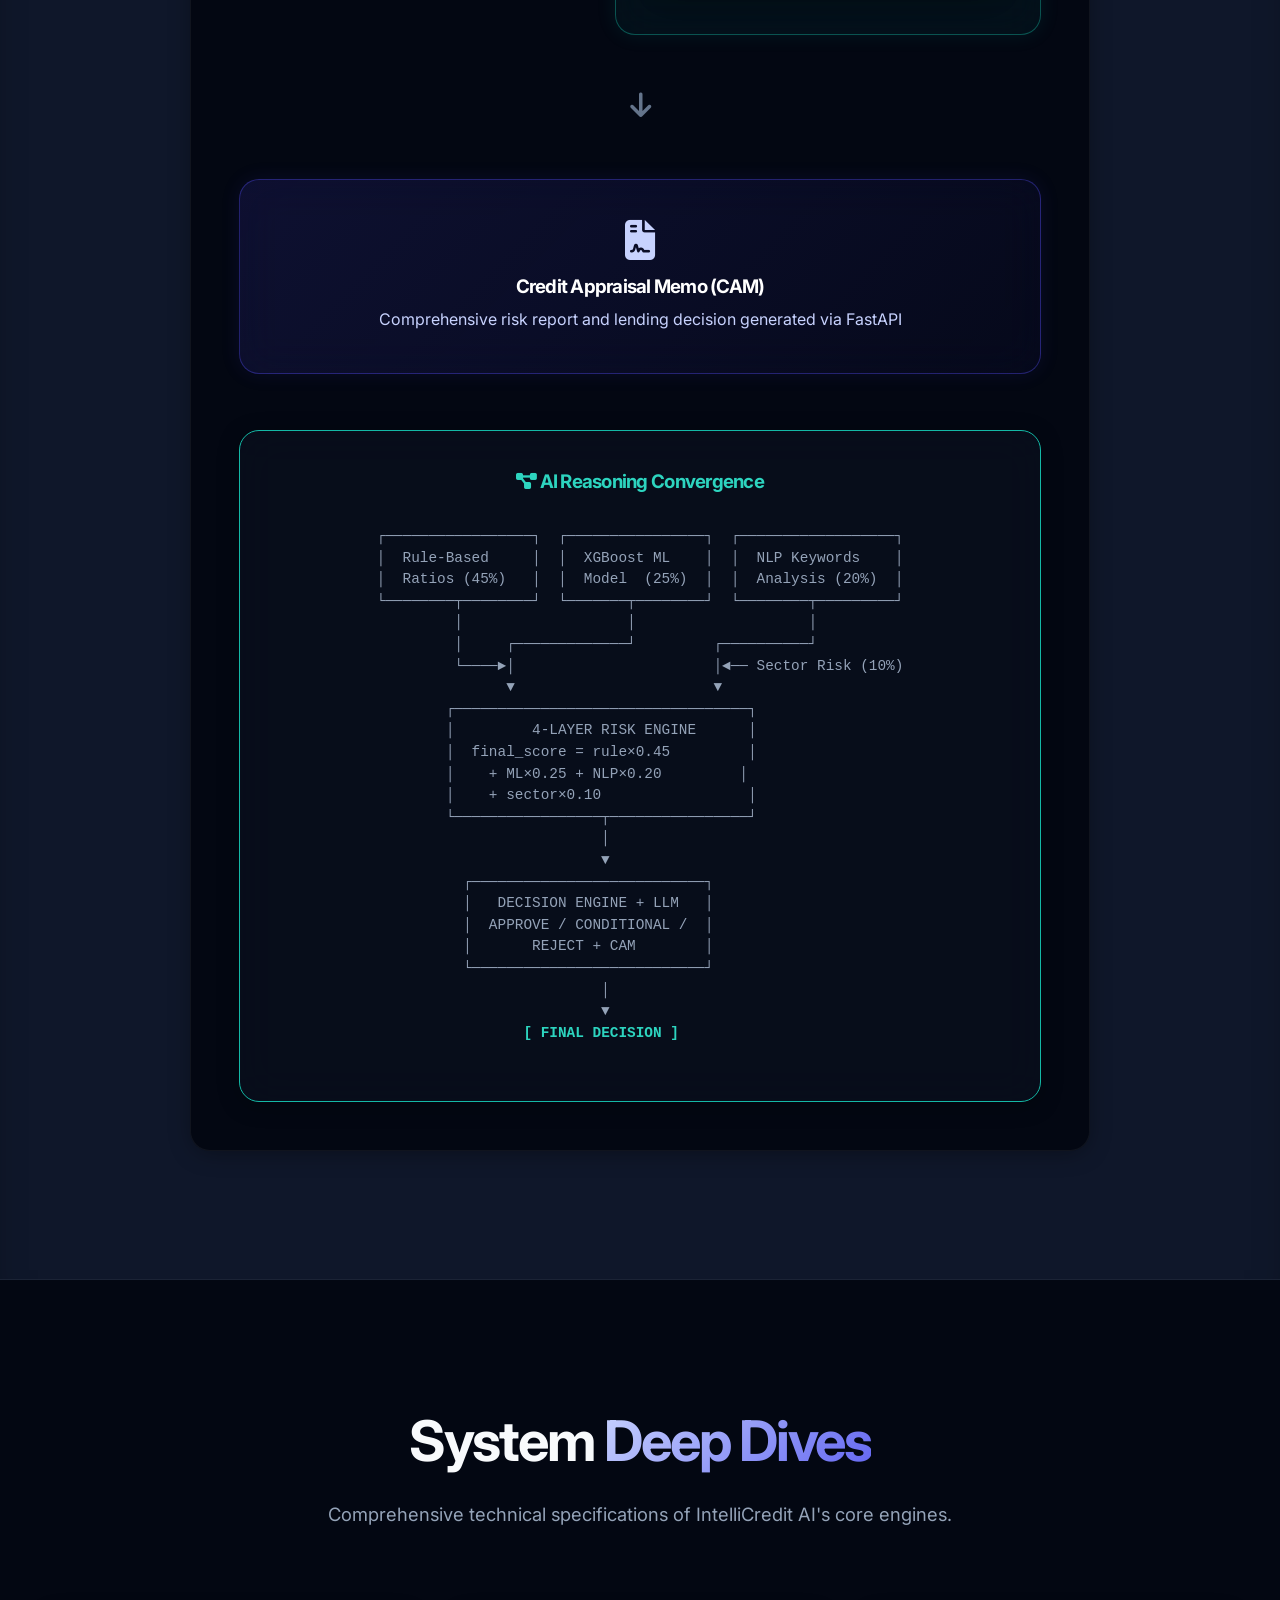
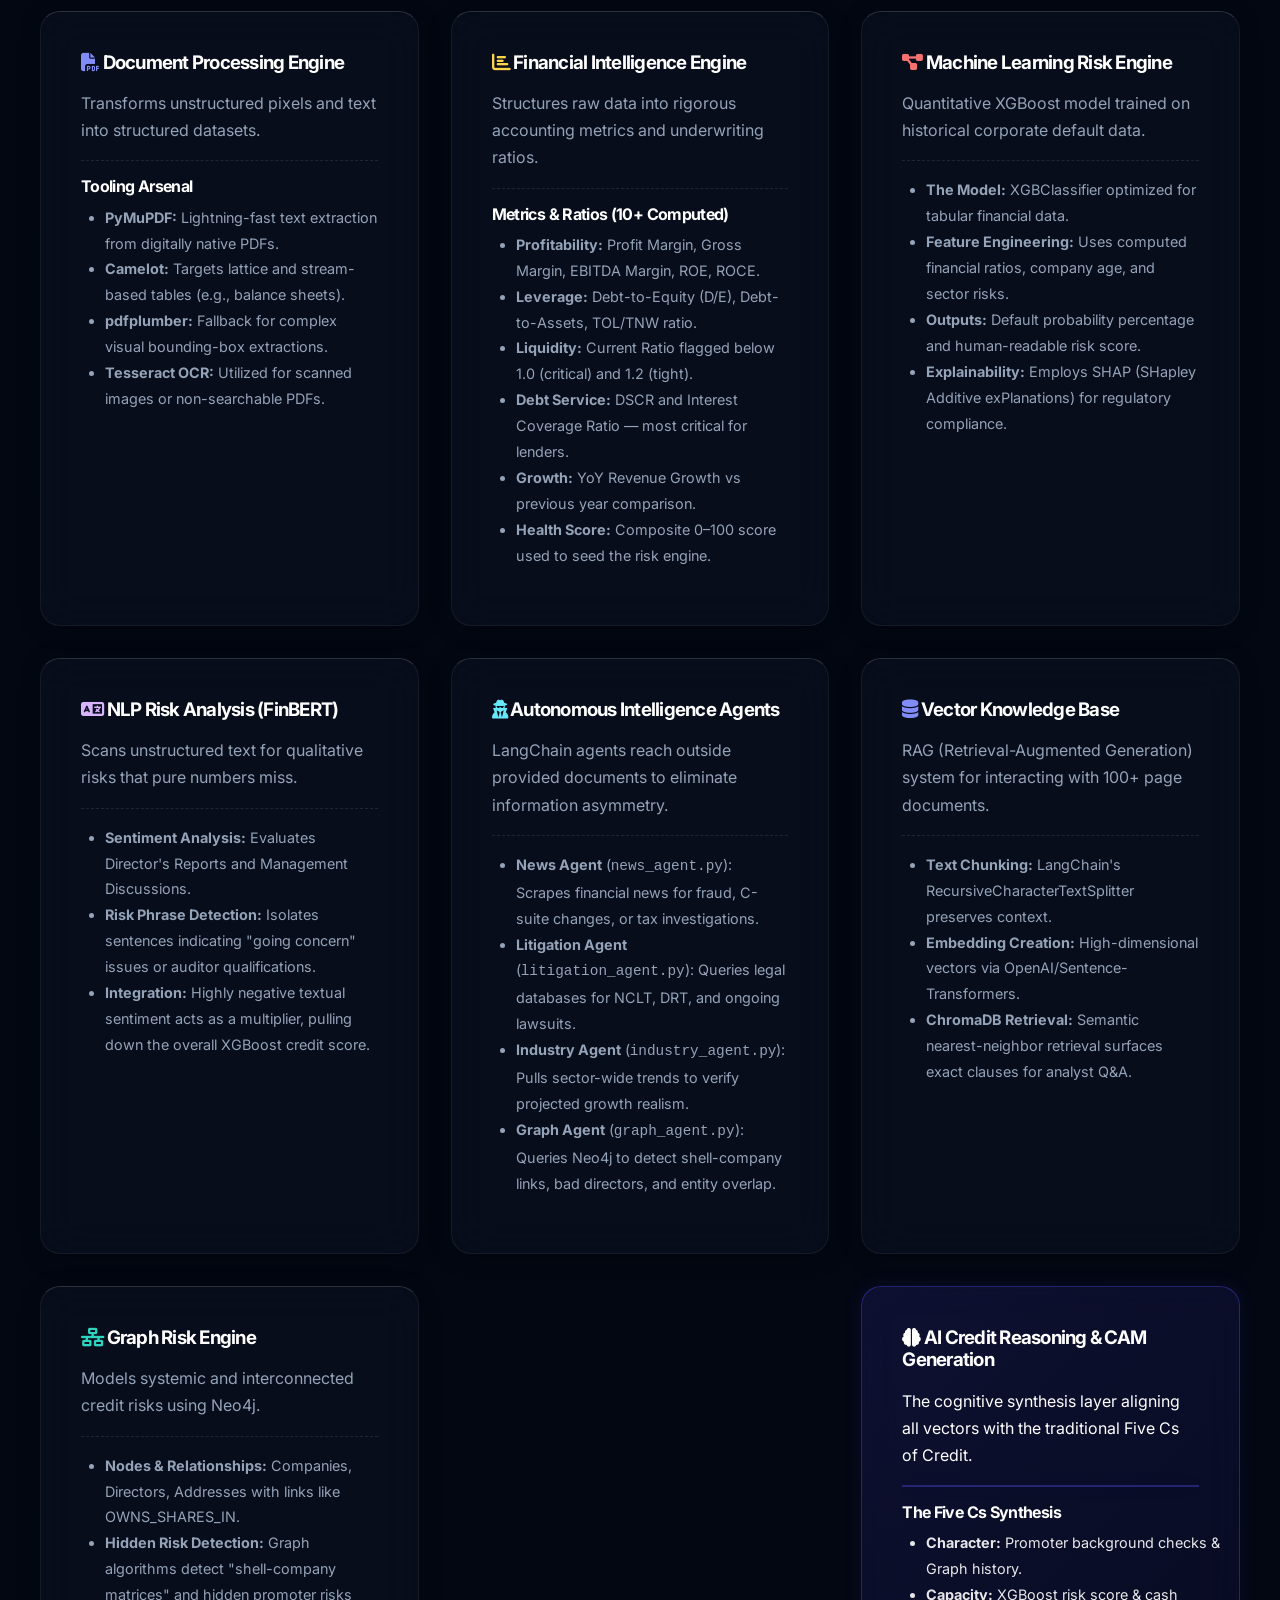
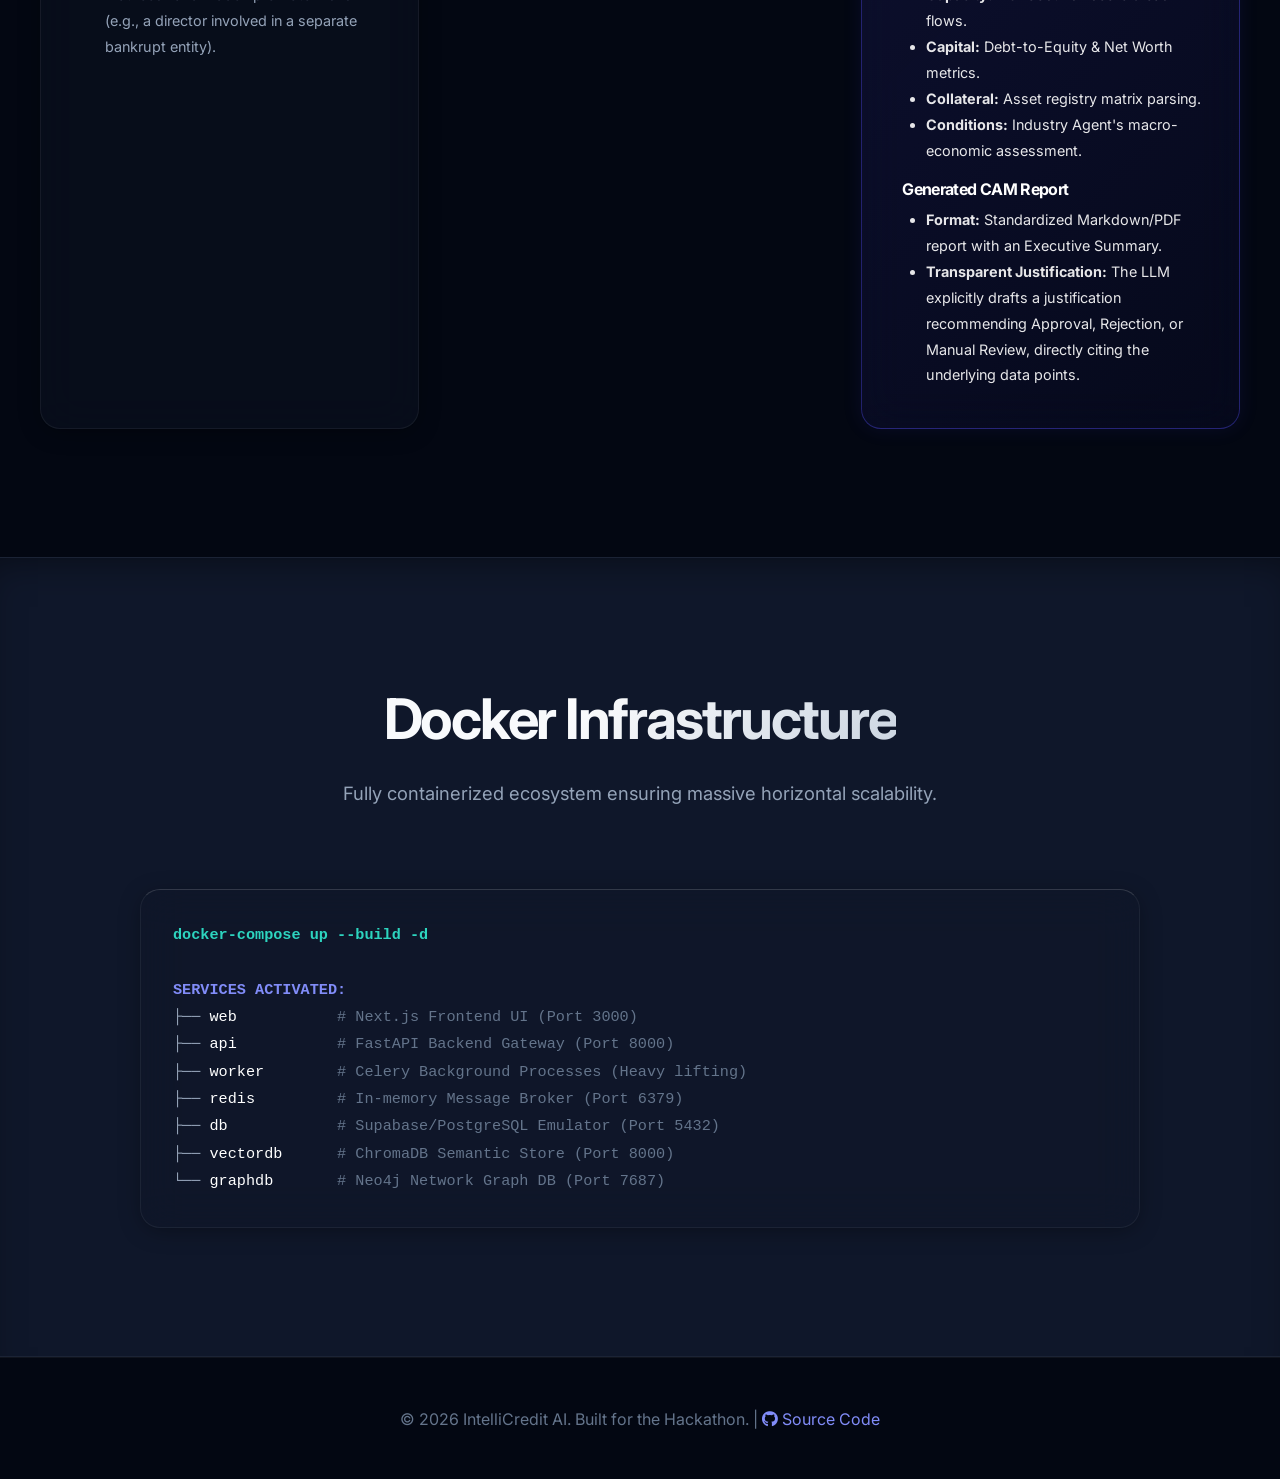
==== commit 599a112f: "api/dmeo/github.update" ====
--- a/architecture.html
+++ b/architecture.html
@@ -24,6 +24,7 @@
             <a href="#visuals">Visual Architecture</a>
             <a href="#engines">Engine Deep Dives</a>
             <a href="#infrastructure">Infrastructure</a>
+            <a href="https://github.com/manav-Mnv/intelli-credit-ai-1.0.git" target="_blank" class="btn btn-outline-primary btn-sm"><i class="fab fa-github"></i> GitHub</a>
         </nav>
     </header>
 
@@ -104,7 +105,7 @@
                         <div class="glass-card text-center bg-primary-faint border-primary">
                             <i class="fas fa-file-pdf text-primary icon-xl mb-1"></i>
                             <h4 class="text-white">Document Source</h4>
-                            <p class="text-secondary text-small mt-05">PDFs, CSVs, Images</p>
+                            <p class="text-secondary text-small mt-05">Financial Documents & Reports</p>
                         </div>
                     </div>
 
@@ -151,10 +152,10 @@
                             <h4 class="text-white mb-1"><i class="fas fa-cogs text-accent"></i> Core Processors (Celery)
                             </h4>
                             <div class="grid grid-2" style="gap: 1rem;">
-                                <div class="glass-card p-1 text-small">XGBoost Scoring</div>
-                                <div class="glass-card p-1 text-small">FinBERT NLP</div>
-                                <div class="glass-card p-1 text-small" style="grid-column: span 2;">LangChain Web Agents
-                                </div>
+                                <div class="glass-card p-1 text-small">XGBoost + SHAP</div>
+                                <div class="glass-card p-1 text-small">NLP Keyword Engine</div>
+                                <div class="glass-card p-1 text-small">Rule-Based Ratios</div>
+                                <div class="glass-card p-1 text-small">Research Agents</div>
                             </div>
                         </div>
                     </div>
@@ -178,22 +179,30 @@
                     <div style="overflow-x: auto; padding: 1rem;">
                         <pre
                             style="font-family: monospace; color: var(--text-secondary); line-height: 1.5; font-size: 0.9rem; text-align: left; display: inline-block;">
-┌────────────────┐  ┌──────────────┐  ┌──────────────┐
-│ FinBERT Output │  │ Agent Traits │  │ Neo4j Links  │
-│ (- Sentiment)  │  │  (Lawsuits)  │  │(Bad Director)│
-└───────┬────────┘  └──────┬───────┘  └──────┬───────┘
-        │                  │                 │
-        └────────────────┐ │ ┌───────────────┘
-                         ▼ ▼ ▼
-                 ┌───────────────────┐
-                 │                   │◄── XGBoost Default
-                 │   LLM REASONING   │    Probability
-                 │      ENGINE       │
-                 │                   │◄── Financial Ratios
-                 └─────────┬─────────┘    (Debt-to-Equity)
-                           │
-                           ▼
-                  <span class="text-accent bold">[ FINAL DECISION ]</span></pre>
+┌─────────────────┐  ┌────────────────┐  ┌──────────────────┐
+│  Rule-Based     │  │  XGBoost ML    │  │  NLP Keywords    │
+│  Ratios (45%)   │  │  Model  (25%)  │  │  Analysis (20%)  │
+└────────┬────────┘  └───────┬────────┘  └────────┬─────────┘
+         │                   │                    │
+         │     ┌─────────────┘         ┌──────────┘
+         └────►│                       │◄── Sector Risk (10%)
+               ▼                       ▼
+        ┌──────────────────────────────────┐
+        │         4-LAYER RISK ENGINE      │
+        │  final_score = rule×0.45         │
+        │    + ML×0.25 + NLP×0.20         │
+        │    + sector×0.10                 │
+        └─────────────────┬────────────────┘
+                          │
+                          ▼
+          ┌───────────────────────────┐
+          │   DECISION ENGINE + LLM   │
+          │  APPROVE / CONDITIONAL /  │
+          │       REJECT + CAM        │
+          └───────────────────────────┘
+                          │
+                          ▼
+                 <span class="text-accent bold">[ FINAL DECISION ]</span></pre>
                     </div>
                 </div>
 
@@ -238,12 +247,14 @@
                 <p class="text-secondary mb-1">Structures raw data into rigorous accounting metrics and underwriting
                     ratios.</p>
                 <div class="divider mb-1"></div>
-                <h4 class="text-white mb-05">Metrics & Ratios</h4>
-                <ul class="text-secondary text-small mb-1" style="padding-left: 1.5rem; line-height: 1.8;">
-                    <li><strong>Standardized Metrics:</strong> Revenue, Net Profit (PAT), Debt, Assets, Equity.</li>
-                    <li><strong>Debt-to-Equity:</strong> Evaluates the company's financial leverage.</li>
-                    <li><strong>Profit Margin & Interest Coverage:</strong> Measures operating efficiency and debt
-                        servicing capability.</li>
+                <h4 class="text-white mb-05">Metrics & Ratios (10+ Computed)</h4>
+                <ul class="text-secondary text-small mb-1" style="padding-left: 1.5rem; line-height: 1.8;">
+                    <li><strong>Profitability:</strong> Profit Margin, Gross Margin, EBITDA Margin, ROE, ROCE.</li>
+                    <li><strong>Leverage:</strong> Debt-to-Equity (D/E), Debt-to-Assets, TOL/TNW ratio.</li>
+                    <li><strong>Liquidity:</strong> Current Ratio flagged below 1.0 (critical) and 1.2 (tight).</li>
+                    <li><strong>Debt Service:</strong> DSCR and Interest Coverage Ratio — most critical for lenders.</li>
+                    <li><strong>Growth:</strong> YoY Revenue Growth vs previous year comparison.</li>
+                    <li><strong>Health Score:</strong> Composite 0–100 score used to seed the risk engine.</li>
                 </ul>
             </div>
 
@@ -294,12 +305,10 @@
                     information asymmetry.</p>
                 <div class="divider mb-1"></div>
                 <ul class="text-secondary text-small mb-1" style="padding-left: 1.5rem; line-height: 1.8;">
-                    <li><strong>News Agent:</strong> Scrapes financial APIs for fraud, C-suite changes, or tax
-                        investigations.</li>
-                    <li><strong>Litigation Agent:</strong> Queries legal databases to uncover ongoing lawsuits.</li>
-                    <li><strong>Industry Agent:</strong> Pulls sector-wide trends to verify projected growth realism.
-                    </li>
-                    <li><strong>Promoter Agent:</strong> Targets company directors to flag historical defaults.</li>
+                    <li><strong>News Agent</strong> (<code>news_agent.py</code>): Scrapes financial news for fraud, C-suite changes, or tax investigations.</li>
+                    <li><strong>Litigation Agent</strong> (<code>litigation_agent.py</code>): Queries legal databases for NCLT, DRT, and ongoing lawsuits.</li>
+                    <li><strong>Industry Agent</strong> (<code>industry_agent.py</code>): Pulls sector-wide trends to verify projected growth realism.</li>
+                    <li><strong>Graph Agent</strong> (<code>graph_agent.py</code>): Queries Neo4j to detect shell-company links, bad directors, and entity overlap.</li>
                 </ul>
             </div>
 
@@ -401,7 +410,7 @@
 
     <!-- Footer -->
     <footer class="footer">
-        <p>© 2026 IntelliCredit AI. Built for the Hackathon.</p>
+        <p>© 2026 IntelliCredit AI. Built for the Hackathon. | <a href="https://github.com/manav-Mnv/intelli-credit-ai-1.0.git" target="_blank" class="text-primary"><i class="fab fa-github"></i> Source Code</a></p>
     </footer>
 
 </body>
--- a/style.css
+++ b/style.css
@@ -1,26 +1,36 @@
-/* Global Variables and Aesthetics */
+/* Global Variables and Premium Aesthetics */
 :root {
-    --background: #050505;
-    --foreground: #FAFAFA;
-
-    --primary: #3B82F6;
-    --primary-hover: #2563EB;
-    --primary-glow: rgba(59, 130, 246, 0.5);
-
-    --secondary: #101010;
-    --secondary-border: #262626;
-
-    --accent: #10B981;
-    --danger: #EF4444;
-
-    --card-bg: rgba(255, 255, 255, 0.03);
-    --card-border: rgba(255, 255, 255, 0.1);
-    --glass-bg: rgba(10, 10, 10, 0.6);
-    --glass-border: rgba(255, 255, 255, 0.08);
+    --background: #030712;
+    /* Very dark slate */
+    --foreground: #f8fafc;
+
+    --primary: #4f46e5;
+    /* Indigo */
+    --primary-hover: #4338ca;
+    --primary-glow: rgba(79, 70, 229, 0.5);
+
+    --secondary: #0f172a;
+    --secondary-border: rgba(255, 255, 255, 0.05);
+
+    --accent: #14b8a6;
+    /* Teal */
+    --danger: #ef4444;
+    /* Rose/Red */
+
+    --card-bg: rgba(30, 41, 59, 0.3);
+    /* Slate 800 with opacity */
+    --card-border: rgba(255, 255, 255, 0.08);
+    --card-border-highlight: rgba(255, 255, 255, 0.15);
+    /* Top border for 3D effect */
+
+    --glass-bg: rgba(15, 23, 42, 0.4);
+    --glass-border: rgba(255, 255, 255, 0.06);
 
     --text-primary: #ffffff;
-    --text-secondary: #A3A3A3;
-    --text-muted: #525252;
+    --text-secondary: #94a3b8;
+    /* Slate 400 */
+    --text-muted: #64748b;
+    /* Slate 500 */
 }
 
 /* Reset & Base Styles */
@@ -34,13 +44,27 @@
 body {
     max-width: 100vw;
     overflow-x: hidden;
-    font-family: 'Inter', sans-serif;
+    font-family: 'Inter', -apple-system, sans-serif;
     background-color: var(--background);
     color: var(--foreground);
     scroll-behavior: smooth;
-    line-height: 1.6;
+    line-height: 1.7;
     -webkit-font-smoothing: antialiased;
     -moz-osx-font-smoothing: grayscale;
+}
+
+/* Subtle Animated Noise Background */
+body::before {
+    content: '';
+    position: fixed;
+    top: 0;
+    left: 0;
+    width: 100vw;
+    height: 100vh;
+    background-image: url("data:image/svg+xml,%3Csvg viewBox='0 0 200 200' xmlns='http://www.w3.org/2000/svg'%3E%3Cfilter id='noiseFilter'%3E%3CfeTurbulence type='fractalNoise' baseFrequency='0.65' numOctaves='3' stitchTiles='stitch'/%3E%3C/filter%3E%3Crect width='100%25' height='100%25' filter='url(%23noiseFilter)'/%3E%3C/svg%3E");
+    opacity: 0.03;
+    z-index: -2;
+    pointer-events: none;
 }
 
 a {
@@ -55,8 +79,8 @@
 h5,
 h6 {
     font-weight: 700;
-    letter-spacing: -0.02em;
-    line-height: 1.3;
+    letter-spacing: -0.04em;
+    line-height: 1.2;
 }
 
 /* Typography Utilities */
@@ -65,7 +89,7 @@
 }
 
 .text-primary {
-    color: var(--primary);
+    color: #818cf8;
 }
 
 .text-secondary {
@@ -77,11 +101,11 @@
 }
 
 .text-accent {
-    color: var(--accent);
+    color: #2dd4bf;
 }
 
 .text-danger {
-    color: var(--danger);
+    color: #f87171;
 }
 
 .text-white {
@@ -125,14 +149,14 @@
 }
 
 .text-gradient {
-    background: linear-gradient(to right, #ffffff, #a3a3a3);
+    background: linear-gradient(135deg, #ffffff 0%, #cbd5e1 100%);
     -webkit-background-clip: text;
     -webkit-text-fill-color: transparent;
     background-clip: text;
 }
 
 .text-gradient-primary {
-    background: linear-gradient(135deg, #60A5FA, #3B82F6);
+    background: linear-gradient(135deg, #c7d2fe 0%, #6366f1 100%);
     -webkit-background-clip: text;
     -webkit-text-fill-color: transparent;
     background-clip: text;
@@ -146,27 +170,31 @@
 }
 
 .section {
-    padding: 6rem 0;
+    padding: 8rem 0;
     position: relative;
 }
 
 .bg-secondary {
     background-color: var(--secondary);
+    border-top: 1px solid var(--secondary-border);
+    border-bottom: 1px solid var(--secondary-border);
+    box-shadow: inset 0 20px 40px -20px rgba(0, 0, 0, 0.5);
 }
 
 .subtitle {
-    font-size: 1.2rem;
-    max-width: 800px;
+    font-size: 1.15rem;
+    max-width: 700px;
     margin: 0 auto;
+    color: var(--text-secondary);
 }
 
 .section-header {
-    margin-bottom: 4rem;
+    margin-bottom: 5rem;
 }
 
 .section-header h2 {
-    font-size: 3rem;
-    margin-bottom: 1rem;
+    font-size: 3.5rem;
+    margin-bottom: 1.5rem;
 }
 
 .grid {
@@ -175,11 +203,11 @@
 }
 
 .grid-2 {
+    grid-template-columns: repeat(auto-fit, minmax(320px, 1fr));
+}
+
+.grid-3 {
     grid-template-columns: repeat(auto-fit, minmax(300px, 1fr));
-}
-
-.grid-3 {
-    grid-template-columns: repeat(auto-fit, minmax(320px, 1fr));
 }
 
 .w-100 {
@@ -206,91 +234,102 @@
     z-index: 1;
 }
 
-/* Components */
+/* Premium Components */
 .glass-card {
     background: var(--glass-bg);
-    backdrop-filter: blur(16px);
-    -webkit-backdrop-filter: blur(16px);
+    backdrop-filter: blur(20px);
+    -webkit-backdrop-filter: blur(20px);
     border: 1px solid var(--glass-border);
-    border-radius: 16px;
-    padding: 2rem;
-    transition: all 0.3s ease;
+    border-top: 1px solid var(--card-border-highlight);
+    border-radius: 20px;
+    padding: 2.5rem;
+    box-shadow: 0 4px 24px -4px rgba(0, 0, 0, 0.4);
+    transition: all 0.4s cubic-bezier(0.175, 0.885, 0.32, 1.275);
+    /* Smooth modern bounce */
 }
 
 .glass-card:hover {
-    border-color: rgba(255, 255, 255, 0.2);
-    transform: translateY(-2px);
-    box-shadow: 0 8px 30px rgba(0, 0, 0, 0.5);
+    border-color: rgba(255, 255, 255, 0.15);
+    transform: translateY(-5px) scale(1.01);
+    box-shadow: 0 20px 40px -10px rgba(0, 0, 0, 0.6), 0 0 20px 0 var(--primary-glow) inset;
 }
 
 .btn {
     display: inline-flex;
     align-items: center;
     justify-content: center;
-    padding: 0.75rem 1.5rem;
-    border-radius: 8px;
-    font-weight: 500;
-    transition: all 0.2s ease;
+    padding: 0.875rem 1.75rem;
+    border-radius: 12px;
+    font-weight: 600;
+    transition: all 0.3s ease;
     cursor: pointer;
     border: none;
-    gap: 0.5rem;
-    font-size: 1.1rem;
+    gap: 0.75rem;
+    font-size: 1.05rem;
 }
 
 .btn-sm {
     padding: 0.5rem 1rem;
     font-size: 0.9rem;
+    border-radius: 8px;
 }
 
 .btn-primary {
-    background: var(--primary);
+    background: linear-gradient(135deg, var(--primary), var(--primary-hover));
     color: white;
-    box-shadow: 0 0 20px var(--primary-glow);
+    box-shadow: 0 4px 15px var(--primary-glow), inset 0 1px 0 rgba(255, 255, 255, 0.2);
+    border: 1px solid rgba(255, 255, 255, 0.1);
 }
 
 .btn-primary:hover {
-    background: var(--primary-hover);
-    box-shadow: 0 0 30px var(--primary-glow);
-    transform: translateY(-1px);
+    box-shadow: 0 8px 25px var(--primary-glow), inset 0 1px 0 rgba(255, 255, 255, 0.3);
+    transform: translateY(-2px);
+    filter: brightness(1.1);
 }
 
 .btn-secondary {
-    background: transparent;
+    background: rgba(255, 255, 255, 0.03);
     color: white;
-    border: 1px solid var(--card-border);
+    border: 1px solid rgba(255, 255, 255, 0.1);
+    backdrop-filter: blur(10px);
 }
 
 .btn-secondary:hover {
-    background: rgba(255, 255, 255, 0.05);
-    border-color: rgba(255, 255, 255, 0.2);
+    background: rgba(255, 255, 255, 0.08);
+    border-color: rgba(255, 255, 255, 0.25);
+    transform: translateY(-2px);
 }
 
 .btn-outline-primary {
-    background: transparent;
-    color: #60A5FA;
-    border: 1px solid rgba(59, 130, 246, 0.3);
+    background: rgba(79, 70, 229, 0.05);
+    color: #c7d2fe;
+    border: 1px solid rgba(79, 70, 229, 0.3);
 }
 
 .btn-outline-primary:hover {
-    background: rgba(59, 130, 246, 0.1);
-    border-color: #60A5FA;
+    background: rgba(79, 70, 229, 0.15);
+    border-color: var(--primary);
+    color: #fff;
 }
 
 .badge {
-    display: inline-block;
-    padding: 0.25rem 0.75rem;
-    border-radius: 100px;
-    font-size: 0.875rem;
-    font-weight: 500;
-    background: rgba(59, 130, 246, 0.1);
-    color: #60A5FA;
-    border: 1px solid #3B82F633;
+    display: inline-flex;
+    align-items: center;
+    padding: 0.35rem 1rem;
+    border-radius: 999px;
+    font-size: 0.85rem;
+    font-weight: 600;
+    letter-spacing: 0.02em;
+    background: rgba(79, 70, 229, 0.1);
+    color: #818cf8;
+    border: 1px solid rgba(79, 70, 229, 0.25);
+    box-shadow: 0 0 10px rgba(79, 70, 229, 0.1);
 }
 
 .badge-group {
     display: flex;
     flex-wrap: wrap;
-    gap: 0.5rem;
+    gap: 0.6rem;
 }
 
 .badge-group.center {
@@ -298,105 +337,124 @@
 }
 
 .badge.border-muted {
-    background: var(--background);
+    background: rgba(255, 255, 255, 0.02);
     color: var(--text-secondary);
-    border-color: var(--card-border);
+    border-color: rgba(255, 255, 255, 0.1);
 }
 
 .icon-box {
-    padding: 1rem;
-    border-radius: 12px;
+    padding: 1.25rem;
+    border-radius: 16px;
     display: inline-flex;
     align-items: center;
     justify-content: center;
+    background: rgba(255, 255, 255, 0.03);
+    border: 1px solid rgba(255, 255, 255, 0.05);
+    box-shadow: inset 0 1px 0 rgba(255, 255, 255, 0.1);
 }
 
 .icon-rounded {
-    padding: 1rem;
-    background: rgba(255, 255, 255, 0.05);
+    width: 64px;
+    height: 64px;
+    background: rgba(255, 255, 255, 0.03);
     border-radius: 50%;
-    display: inline-flex;
-    align-items: center;
-    justify-content: center;
+    display: flex;
+    align-items: center;
+    justify-content: center;
+    box-shadow: 0 4px 15px rgba(0, 0, 0, 0.2), inset 0 1px 0 rgba(255, 255, 255, 0.1);
+    border: 1px solid rgba(255, 255, 255, 0.05);
 }
 
 .icon-rounded i {
-    font-size: 1.5rem;
+    font-size: 1.75rem;
 }
 
 .icon-large {
-    font-size: 1.5rem;
+    font-size: 1.75rem;
 }
 
 .icon-xl {
     font-size: 2.5rem;
 }
 
-/* Colors & Backgrounds */
+/* Themes */
 .danger-bg {
-    background: rgba(239, 68, 68, 0.1);
-    color: var(--danger);
+    background: linear-gradient(135deg, rgba(239, 68, 68, 0.1), rgba(220, 38, 38, 0.05));
+    color: #fca5a5;
+    border-color: rgba(239, 68, 68, 0.2);
 }
 
 .primary-glow-bg {
-    background: var(--primary-glow);
-    color: #fff;
+    background: linear-gradient(135deg, rgba(79, 70, 229, 0.15), rgba(67, 56, 202, 0.05));
+    color: #c7d2fe;
+    border-color: rgba(79, 70, 229, 0.3);
 }
 
 .accent-bg {
-    background: rgba(16, 185, 129, 0.2);
-    color: var(--accent);
+    background: linear-gradient(135deg, rgba(20, 184, 166, 0.15), rgba(13, 148, 136, 0.05));
+    color: #5eead4;
+    border-color: rgba(20, 184, 166, 0.3);
 }
 
 .bg-primary-faint {
-    background: rgba(59, 130, 246, 0.05);
+    background: rgba(79, 70, 229, 0.05);
+    border-color: rgba(79, 70, 229, 0.15);
 }
 
 .bg-danger-faint {
     background: rgba(239, 68, 68, 0.05);
+    border-color: rgba(239, 68, 68, 0.15);
 }
 
 .bg-accent-faint {
-    background: rgba(16, 185, 129, 0.05);
+    background: rgba(20, 184, 166, 0.05);
+    border-color: rgba(20, 184, 166, 0.15);
 }
 
 .bg-purple-faint {
-    background: rgba(168, 85, 247, 0.1);
+    background: rgba(168, 85, 247, 0.05);
+    border-color: rgba(168, 85, 247, 0.15);
 }
 
 .icon-purple {
-    color: #A855F7;
+    color: #d8b4fe;
 }
 
 .icon-orange {
-    color: #F59E0B;
+    color: #fcd34d;
 }
 
 .icon-cyan {
-    color: #06B6D4;
+    color: #67e8f9;
 }
 
 .border-accent {
-    border: 1px solid var(--accent) !important;
+    border: 1px solid rgba(20, 184, 166, 0.4) !important;
+    box-shadow: 0 0 20px rgba(20, 184, 166, 0.1);
 }
 
 .border-primary {
-    border: 1px solid var(--primary) !important;
+    border: 1px solid rgba(79, 70, 229, 0.4) !important;
+    box-shadow: 0 0 20px rgba(79, 70, 229, 0.1);
 }
 
 .border-orange {
-    border: 1px solid #F59E0B !important;
+    border: 1px solid rgba(245, 158, 11, 0.3) !important;
 }
 
 .border-purple {
-    border: 1px solid #A855F7 !important;
+    border: 1px solid rgba(168, 85, 247, 0.3) !important;
+}
+
+.border-cyan {
+    border: 1px solid rgba(6, 182, 212, 0.3) !important;
 }
 
 /* Animations */
-@keyframes fadeIn {
+@keyframes fadeInUp {
     from {
         opacity: 0;
-        transform: translateY(20px);
+        transform: translateY(30px);
     }
 
     to {
@@ -406,7 +464,7 @@
 }
 
 .animate-fade-in {
-    animation: fadeIn 0.8s ease-out forwards;
+    animation: fadeInUp 1s cubic-bezier(0.16, 1, 0.3, 1) forwards;
 }
 
 .delay-1 {
@@ -419,50 +477,50 @@
     opacity: 0;
 }
 
-@keyframes pulse-glow {
+@keyframes pulseGlow {
     0% {
-        box-shadow: 0 0 0 0 rgba(59, 130, 246, 0.4);
+        box-shadow: 0 0 0 0 rgba(79, 70, 229, 0.5);
     }
 
     70% {
-        box-shadow: 0 0 0 15px rgba(59, 130, 246, 0);
+        box-shadow: 0 0 0 20px rgba(79, 70, 229, 0);
     }
 
     100% {
-        box-shadow: 0 0 0 0 rgba(59, 130, 246, 0);
+        box-shadow: 0 0 0 0 rgba(79, 70, 229, 0);
     }
 }
 
 .animate-pulse-glow {
-    animation: pulse-glow 2s infinite;
+    animation: pulseGlow 2.5s infinite;
     display: inline-block;
     border-radius: 50%;
 }
 
 .bg-gradient-radial {
     position: absolute;
-    top: 0;
-    left: 50%;
-    transform: translateX(-50%);
+    top: -10%;
+    left: 0;
     width: 100vw;
-    height: 100vh;
-    background: radial-gradient(circle at top, rgba(59, 130, 246, 0.15) 0%, rgba(0, 0, 0, 0) 50%);
+    height: 120vh;
+    background:
+        radial-gradient(circle at 15% 30%, rgba(79, 70, 229, 0.15) 0%, transparent 40%),
+        radial-gradient(circle at 85% 60%, rgba(20, 184, 166, 0.1) 0%, transparent 40%);
     z-index: -1;
     pointer-events: none;
-}
-
-/* Specific Section Styles */
+    filter: blur(60px);
+}
 
 /* Header */
 .header {
     position: fixed;
     top: 0;
     width: 100%;
-    padding: 1rem 2rem;
-    background: rgba(5, 5, 5, 0.8);
-    backdrop-filter: blur(10px);
-    -webkit-backdrop-filter: blur(10px);
-    border-bottom: 1px solid var(--glass-border);
+    padding: 1.25rem 3rem;
+    background: rgba(3, 7, 18, 0.7);
+    backdrop-filter: blur(16px);
+    -webkit-backdrop-filter: blur(16px);
+    border-bottom: 1px solid rgba(255, 255, 255, 0.05);
     z-index: 100;
     display: flex;
     align-items: center;
@@ -471,19 +529,20 @@
 
 .logo {
     font-weight: 800;
-    font-size: 1.25rem;
-    letter-spacing: -0.5px;
+    font-size: 1.5rem;
+    letter-spacing: -0.04em;
 }
 
 .nav-links {
     display: flex;
-    gap: 2rem;
+    gap: 2.5rem;
     align-items: center;
 }
 
 .nav-links a:not(.btn) {
     color: var(--text-secondary);
-    font-size: 0.9rem;
+    font-size: 0.95rem;
+    font-weight: 500;
     transition: color 0.2s;
 }
 
@@ -493,27 +552,30 @@
 
 /* Hero */
 .hero {
-    min-height: 90vh;
-    display: flex;
-    align-items: center;
-    justify-content: center;
+    min-height: 100vh;
+    display: flex;
+    align-items: center;
+    justify-content: center;
+    padding-top: 5rem;
 }
 
 .hero-content {
     z-index: 1;
     text-align: center;
+    max-width: 900px;
 }
 
 .hero h1 {
-    font-size: 4.5rem;
-    line-height: 1.2;
+    font-size: 5rem;
+    line-height: 1.1;
+    margin-bottom: 1.5rem;
 }
 
 .btn-group {
     display: flex;
     gap: 1rem;
     justify-content: center;
-    margin-top: 2.5rem;
+    margin-top: 3rem;
     flex-wrap: wrap;
 }
 
@@ -522,15 +584,16 @@
     display: flex;
     flex-direction: column;
     align-items: flex-start;
-    gap: 1rem;
+    gap: 1.25rem;
 }
 
 .problem-card .icon-box i {
-    font-size: 1.8rem;
+    font-size: 2rem;
 }
 
 .problem-card h3 {
-    font-size: 1.5rem;
+    font-size: 1.6rem;
+    color: #fff;
 }
 
 /* Solution */
@@ -539,79 +602,374 @@
     flex-direction: column;
     align-items: center;
     gap: 0;
+    max-width: 800px;
+    margin: 0 auto;
+}
+
+.flow-step {
+    width: 100%;
+    display: flex;
+    align-items: center;
+    gap: 2rem;
+    background: linear-gradient(135deg, rgba(30, 41, 59, 0.5), rgba(15, 23, 42, 0.5));
+}
+
+.flow-step h3 {
+    font-size: 1.4rem;
+    margin-bottom: 0.5rem;
+}
+
+.flow-line {
+    height: 50px;
+    width: 2px;
+    background: linear-gradient(to bottom, transparent, var(--primary), transparent);
+    margin: 0 auto;
+    opacity: 0.8;
+}
+
+/* Architecture */
+.architecture-diagram {
+    display: flex;
+    flex-direction: column;
+    align-items: center;
+    gap: 1.5rem;
     max-width: 900px;
     margin: 0 auto;
-}
-
-.flow-step {
-    width: 100%;
-    display: flex;
-    align-items: center;
-    gap: 2rem;
-}
-
-.flow-step h3 {
-    font-size: 1.5rem;
-    margin-bottom: 0.5rem;
-}
-
-.flow-line {
-    height: 40px;
-    width: 2px;
-    background: var(--primary);
-    opacity: 0.5;
-    margin: 0 auto;
-}
-
-/* Architecture */
-.architecture-diagram {
-    display: flex;
-    flex-direction: column;
-    align-items: center;
-    gap: 1rem;
-    max-width: 800px;
-    margin: 0 auto;
     padding: 3rem;
-    border-radius: 24px;
-    background: var(--card-bg);
+    background: rgba(15, 23, 42, 0.2);
+    border: 1px solid rgba(255, 255, 255, 0.05);
 }
 
 .arch-box {
     padding: 1.5rem;
+    display: flex;
+    flex-direction: column;
+    justify-content: center;
+    align-items: center;
 }
 
 .arch-arrow {
     margin: 0.5rem 0;
+    opacity: 0.5;
+    font-size: 1.25rem;
 }
 
 .border-glow {
-    box-shadow: 0 0 15px rgba(255, 255, 255, 0.05);
-}
-
-/* Pipeline */
-.pipeline-flow {
-    display: flex;
-    flex-wrap: wrap;
+    box-shadow: 0 0 20px rgba(255, 255, 255, 0.05);
+}
+
+/* Detailed Spine Pipeline Design */
+.spine-pipeline {
+    display: flex;
+    justify-content: center;
+    align-items: stretch;
+    max-width: 1200px;
+    margin: 3rem auto;
+    position: relative;
     gap: 1rem;
-    justify-content: center;
-    max-width: 900px;
-    margin: 0 auto;
-    align-items: center;
-}
-
-.pipeline-step {
+}
+
+@media (max-width: 900px) {
+    .spine-pipeline {
+        flex-direction: column;
+        align-items: center;
+        gap: 3rem;
+    }
+
+    .spine-tree {
+        width: 100%;
+        max-width: 500px;
+    }
+
+    .hub-connector,
+    .spine-line,
+    .node-connector {
+        display: none !important;
+    }
+}
+
+.spine-tree {
+    display: flex;
+    align-items: center;
+    flex: 1;
+    position: relative;
+}
+
+.tree-left {
+    justify-content: flex-end;
+}
+
+.tree-right {
+    justify-content: flex-start;
+}
+
+.spine-nodes {
+    display: flex;
+    flex-direction: column;
+    gap: 1.25rem;
+    position: relative;
+    z-index: 2;
+    padding-top: 2rem;
+    padding-bottom: 2rem;
+}
+
+/* The vertical spine line */
+.spine-line {
+    position: absolute;
+    top: 50px;
+    bottom: 50px;
+    width: 6px;
+    background: #334155;
+    border-radius: 4px;
+    z-index: 1;
+    box-shadow: inset 0 0 5px rgba(0, 0, 0, 0.5);
+}
+
+.tree-left .spine-line {
+    right: 0;
+}
+
+.tree-right .spine-line {
+    left: 0;
+}
+
+/* The horizontal connectors from node to spine */
+.spine-node-wrapper {
+    display: flex;
+    align-items: center;
+    position: relative;
+}
+
+.tree-left .spine-node-wrapper {
+    justify-content: flex-end;
+    padding-right: 40px;
+    /* space for the connector */
+}
+
+.tree-right .spine-node-wrapper {
+    justify-content: flex-start;
+    padding-left: 40px;
+}
+
+.node-connector {
+    position: absolute;
+    height: 6px;
+    background: #334155;
+    width: 40px;
+    z-index: 1;
+    border-radius: 3px;
+    top: 50%;
+    transform: translateY(-50%);
+}
+
+.tree-left .node-connector {
+    right: 0;
+}
+
+.tree-right .node-connector {
+    left: 0;
+}
+
+/* Thick connector from spine to center hub */
+.hub-connector {
+    width: 50px;
+    height: 12px;
+    background: #334155;
+    z-index: 1;
+    border-radius: 6px;
+    box-shadow: inset 0 0 8px rgba(0, 0, 0, 0.5);
+}
+
+.tree-left .hub-connector {
+    margin-right: -10px;
+    /* tuck behind hub */
+    margin-left: -4px;
+    /* overlap spine */
+}
+
+.tree-right .hub-connector {
+    margin-left: -10px;
+    margin-right: -4px;
+}
+
+/* Center Hub */
+.spine-center {
+    display: flex;
+    align-items: center;
+    justify-content: center;
+    z-index: 3;
+    padding: 0 1rem;
+}
+
+.spine-center-circle {
+    width: 260px;
+    height: 260px;
+    border-radius: 50%;
+    background: linear-gradient(135deg, rgba(30, 41, 59, 1), rgba(15, 23, 42, 1));
+    border: 4px solid var(--card-border-highlight);
+    box-shadow: 0 0 40px rgba(0, 0, 0, 0.6), inset 0 0 30px rgba(0, 0, 0, 0.5);
+    display: flex;
+    flex-direction: column;
+    align-items: center;
+    justify-content: center;
+    text-align: center;
+    position: relative;
+}
+
+.spine-center-circle::after {
+    content: '';
+    position: absolute;
+    top: -10px;
+    left: -10px;
+    right: -10px;
+    bottom: -10px;
+    border-radius: 50%;
+    border: 1px dashed rgba(79, 70, 229, 0.4);
+    pointer-events: none;
+    animation: spin 15s linear infinite;
+}
+
+@keyframes spin {
+    100% {
+        transform: rotate(360deg);
+    }
+}
+
+/* Node Styling */
+.spine-node {
+    display: flex;
+    align-items: center;
+    gap: 1rem;
     background: var(--glass-bg);
-    padding: 1rem 1.5rem;
-    border-radius: 12px;
+    padding: 0.75rem 1.25rem;
+    border-radius: 16px;
     border: 1px solid var(--glass-border);
-    font-weight: 500;
-}
-
-.highlight-step {
-    background: var(--primary);
+    box-shadow: 0 4px 15px rgba(0, 0, 0, 0.3);
+    position: relative;
+    z-index: 2;
+    transition: transform 0.3s ease, border-color 0.3s ease;
+    width: 330px;
+    max-width: 100%;
+}
+
+.spine-node:hover {
+    transform: translateY(-3px) scale(1.02);
+    box-shadow: 0 10px 30px rgba(0, 0, 0, 0.5);
+    border-color: rgba(255, 255, 255, 0.2);
+}
+
+.spine-icon {
+    width: 42px;
+    height: 42px;
+    border-radius: 10px;
+    display: flex;
+    align-items: center;
+    justify-content: center;
+    font-size: 1.2rem;
     color: #fff;
+    flex-shrink: 0;
+    box-shadow: inset 0 2px 4px rgba(255, 255, 255, 0.2);
+}
+
+.spine-text {
+    display: flex;
+    flex-direction: column;
+    flex: 1;
+}
+
+.spine-title {
     font-weight: 700;
-    border-color: var(--primary);
+    font-size: 0.95rem;
+    color: #fff;
+    line-height: 1.2;
+    margin-bottom: 0.1rem;
+}
+
+.spine-desc {
+    font-size: 0.8rem;
+    color: var(--text-secondary);
+    line-height: 1.3;
+}
+
+/* Colors */
+.node-c1 .spine-icon {
+    background: linear-gradient(135deg, #3b82f6, #2563eb);
+}
+
+.node-c1 {
+    border-left: 3px solid #3b82f6;
+}
+
+.node-c2 .spine-icon {
+    background: linear-gradient(135deg, #0ea5e9, #0284c7);
+}
+
+.node-c2 {
+    border-left: 3px solid #0ea5e9;
+}
+
+.node-c3 .spine-icon {
+    background: linear-gradient(135deg, #14b8a6, #0d9488);
+}
+
+.node-c3 {
+    border-left: 3px solid #14b8a6;
+}
+
+.node-c4 .spine-icon {
+    background: linear-gradient(135deg, #10b981, #059669);
+}
+
+.node-c4 {
+    border-left: 3px solid #10b981;
+}
+
+.node-c5 .spine-icon {
+    background: linear-gradient(135deg, #8b5cf6, #6d28d9);
+}
+
+.node-c5 {
+    border-left: 3px solid #8b5cf6;
+}
+
+.node-c6 .spine-icon {
+    background: linear-gradient(135deg, #f43f5e, #e11d48);
+}
+
+.node-c6 {
+    border-right: 3px solid #f43f5e;
+}
+
+.node-c7 .spine-icon {
+    background: linear-gradient(135deg, #f97316, #ea580c);
+}
+
+.node-c7 {
+    border-right: 3px solid #f97316;
+}
+
+.node-c8 .spine-icon {
+    background: linear-gradient(135deg, #eab308, #ca8a04);
+}
+
+.node-c8 {
+    border-right: 3px solid #eab308;
+}
+
+.node-c9 .spine-icon {
+    background: linear-gradient(135deg, #a855f7, #7e22ce);
+}
+
+.node-c9 {
+    border-right: 3px solid #a855f7;
+}
+
+.node-c10 .spine-icon {
+    background: linear-gradient(135deg, #ec4899, #db2777);
+}
+
+.node-c10 {
+    border-right: 3px solid #ec4899;
 }
 
 /* Pillars */
@@ -619,12 +977,13 @@
     display: flex;
     flex-direction: column;
     gap: 1.5rem;
+    height: 100%;
 }
 
 .pillar-header {
     display: flex;
     align-items: center;
-    gap: 1rem;
+    gap: 1.25rem;
 }
 
 .pillar-header h3 {
@@ -632,10 +991,11 @@
 }
 
 .example-box {
-    background: var(--card-bg);
-    padding: 1rem;
-    border-radius: 8px;
-    border: 1px solid var(--card-border);
+    background: rgba(0, 0, 0, 0.2);
+    padding: 1.25rem;
+    border-radius: 12px;
+    border: 1px solid rgba(255, 255, 255, 0.05);
+    margin-top: auto;
 }
 
 .text-small {
@@ -646,76 +1006,93 @@
     padding-left: 1.5rem;
     display: flex;
     flex-direction: column;
-    gap: 0.5rem;
+    gap: 0.75rem;
 }
 
 .divider {
-    border-top: 1px solid var(--card-border);
-}
-
-/* API Endpoints */
+    border-top: 1px dashed rgba(255, 255, 255, 0.1);
+}
+
+/* API */
 .api-card {
     padding: 0;
     overflow: hidden;
     display: flex;
     flex-direction: column;
+    background: rgba(15, 23, 42, 0.6);
 }
 
 .api-header {
     display: flex;
     align-items: center;
     gap: 1rem;
-    padding: 1rem;
-    background: rgba(255, 255, 255, 0.05);
-    border-bottom: 1px solid var(--glass-border);
+    padding: 1.25rem;
+    background: rgba(0, 0, 0, 0.3);
+    border-bottom: 1px solid rgba(255, 255, 255, 0.05);
+}
+
+/* Faux Window Controls */
+.api-header::before {
+    content: '';
+    display: block;
+    width: 48px;
+    height: 12px;
+    background-image: radial-gradient(circle at 6px, #ff5f56 6px, transparent 6px),
+        radial-gradient(circle at 24px, #ffbd2e 6px, transparent 6px),
+        radial-gradient(circle at 42px, #27c93f 6px, transparent 6px);
+    background-repeat: no-repeat;
+    margin-right: 1rem;
 }
 
 .api-method {
-    font-weight: 700;
-    font-size: 0.875rem;
+    font-weight: 800;
+    font-size: 0.9rem;
+    letter-spacing: 1px;
 }
 
 .api-method.post {
-    color: var(--accent);
+    color: #5eead4;
 }
 
 .api-method.get {
-    color: var(--primary);
+    color: #818cf8;
 }
 
 .api-path {
-    font-family: monospace;
-    color: #fff;
+    font-family: 'JetBrains Mono', monospace;
+    color: #e2e8f0;
+    font-size: 0.95rem;
 }
 
 .api-body {
     padding: 1.5rem;
     display: flex;
     flex-direction: column;
-    gap: 1rem;
+    gap: 1.25rem;
 }
 
 .api-label {
     font-size: 0.8rem;
     color: var(--text-muted);
     text-transform: uppercase;
+    font-weight: 700;
 }
 
 .api-code-inline {
-    font-family: monospace;
-    color: var(--text-secondary);
-    margin-top: 0.25rem;
+    font-family: 'JetBrains Mono', monospace;
+    color: #94a3b8;
+    font-size: 0.9rem;
 }
 
 .api-code-block {
-    font-family: monospace;
-    color: var(--text-secondary);
-    margin-top: 0.25rem;
-    background: var(--background);
-    padding: 0.75rem;
+    font-family: 'JetBrains Mono', monospace;
+    color: #cbd5e1;
+    background: #000;
+    padding: 1rem;
     border-radius: 8px;
-    font-size: 0.875rem;
+    font-size: 0.9rem;
     overflow-x: auto;
+    border: 1px solid rgba(255, 255, 255, 0.05);
 }
 
 /* Tech Stack */
@@ -727,8 +1104,9 @@
 }
 
 .tech-card {
-    flex: 1 1 300px;
-    min-width: 250px;
+    flex: 1 1 250px;
+    min-width: 200px;
+    max-width: 300px;
     display: flex;
     flex-direction: column;
     align-items: center;
@@ -736,17 +1114,16 @@
     gap: 1.5rem;
 }
 
-/* Demo & MVP */
+/* Demo */
 .demo-glow {
     position: absolute;
-    top: 50%;
+    top: 40%;
     left: 50%;
     transform: translate(-50%, -50%);
-    width: 600px;
-    height: 600px;
-    background: radial-gradient(circle, var(--primary-glow) 0%, transparent 70%);
+    width: 800px;
+    height: 800px;
+    background: radial-gradient(circle, rgba(79, 70, 229, 0.15) 0%, transparent 60%);
     z-index: 0;
-    opacity: 0.5;
     pointer-events: none;
 }
 
@@ -762,57 +1139,58 @@
 .demo-flow {
     display: flex;
     flex-direction: column;
-    gap: 1.5rem;
+    gap: 1.25rem;
 }
 
 .demo-step-box {
     display: flex;
     align-items: center;
-    gap: 1rem;
-    background: var(--glass-bg);
-    padding: 1rem 1.5rem;
+    gap: 1.25rem;
+    background: rgba(255, 255, 255, 0.03);
+    border: 1px solid rgba(255, 255, 255, 0.05);
+    padding: 1.25rem;
     border-radius: 12px;
-    border: 1px solid var(--glass-border);
 }
 
 .step-num {
-    display: inline-flex;
-    align-items: center;
-    justify-content: center;
     width: 32px;
     height: 32px;
+    background: var(--primary);
+    color: white;
     border-radius: 50%;
-    background: var(--primary);
-    color: #fff;
-    font-weight: bold;
+    display: flex;
+    align-items: center;
+    justify-content: center;
+    font-weight: 700;
 }
 
 .demo-video-placeholder {
-    display: flex;
-    flex-direction: column;
-    align-items: center;
-    justify-content: center;
-    height: 350px;
+    aspect-ratio: 16/9;
     background: rgba(0, 0, 0, 0.5);
-    border: 1px solid var(--primary);
-    position: relative;
-    overflow: hidden;
+    display: flex;
+    flex-direction: column;
+    align-items: center;
+    justify-content: center;
 }
 
 .circle-btn {
-    padding: 1.5rem;
-    border-radius: 50%;
     width: 80px;
     height: 80px;
+    border-radius: 50%;
+    padding: 0;
+    display: flex;
+    align-items: center;
+    justify-content: center;
+}
+
+.circle-btn i {
+    margin: 0;
+    margin-left: 6px;
 }
 
 .mvp-box {
+    max-width: 800px;
     margin-top: 4rem;
-    background: var(--background);
-    position: relative;
-    z-index: 1;
-    max-width: 800px;
-    border: 1px solid var(--accent);
 }
 
 .mvp-features {
@@ -820,36 +1198,20 @@
     flex-wrap: wrap;
     gap: 1.5rem;
     justify-content: center;
+    margin-top: 1.5rem;
 }
 
 .mvp-item {
     display: flex;
     align-items: center;
     gap: 0.5rem;
-    color: var(--text-secondary);
+    font-weight: 500;
 }
 
 /* Footer */
 .footer {
-    padding: 2rem;
     text-align: center;
-    border-top: 1px solid var(--card-border);
-    margin-top: 4rem;
+    padding: 3rem;
     color: var(--text-muted);
-}
-
-/* Responsive Adjustments */
-@media (max-width: 768px) {
-    .hero h1 {
-        font-size: 3rem;
-    }
-
-    .demo-grid {
-        grid-template-columns: 1fr;
-        gap: 2rem;
-    }
-
-    .nav-links {
-        display: none;
-    }
+    border-top: 1px solid rgba(255, 255, 255, 0.05);
 }
